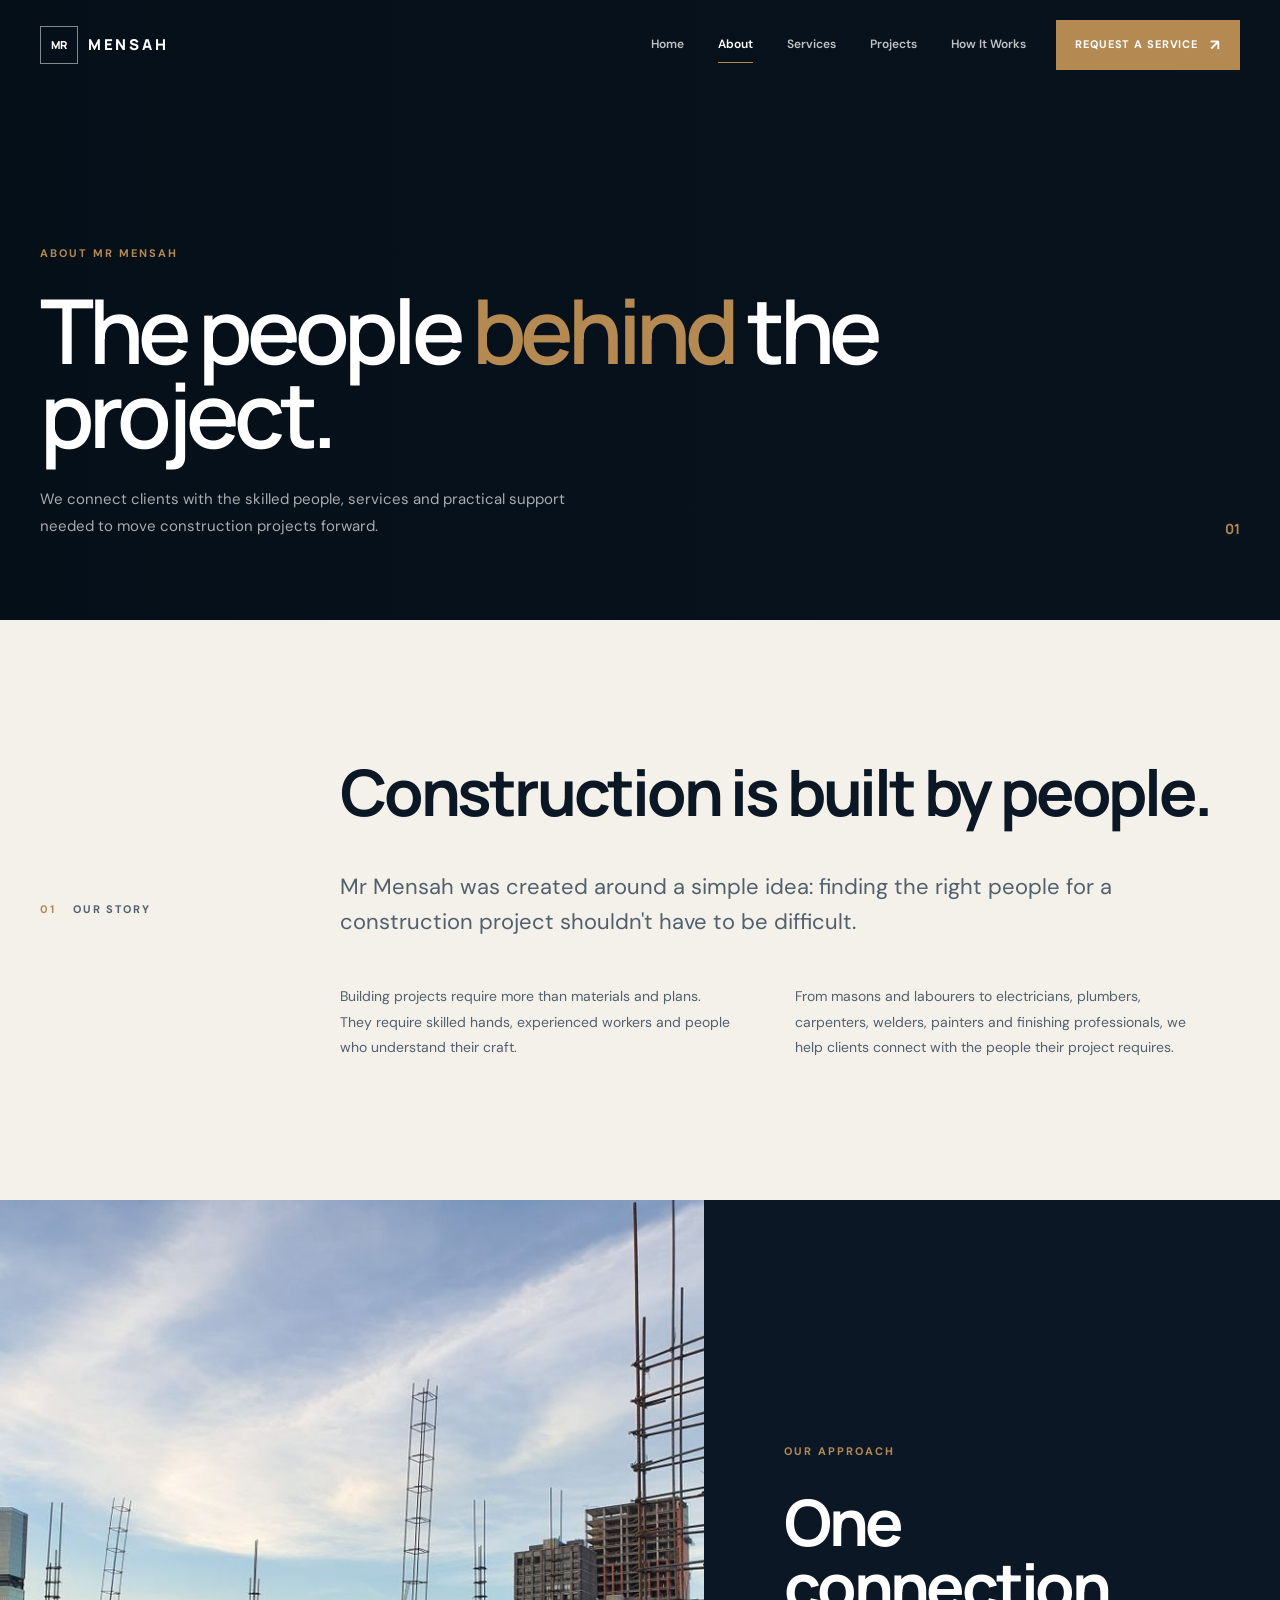
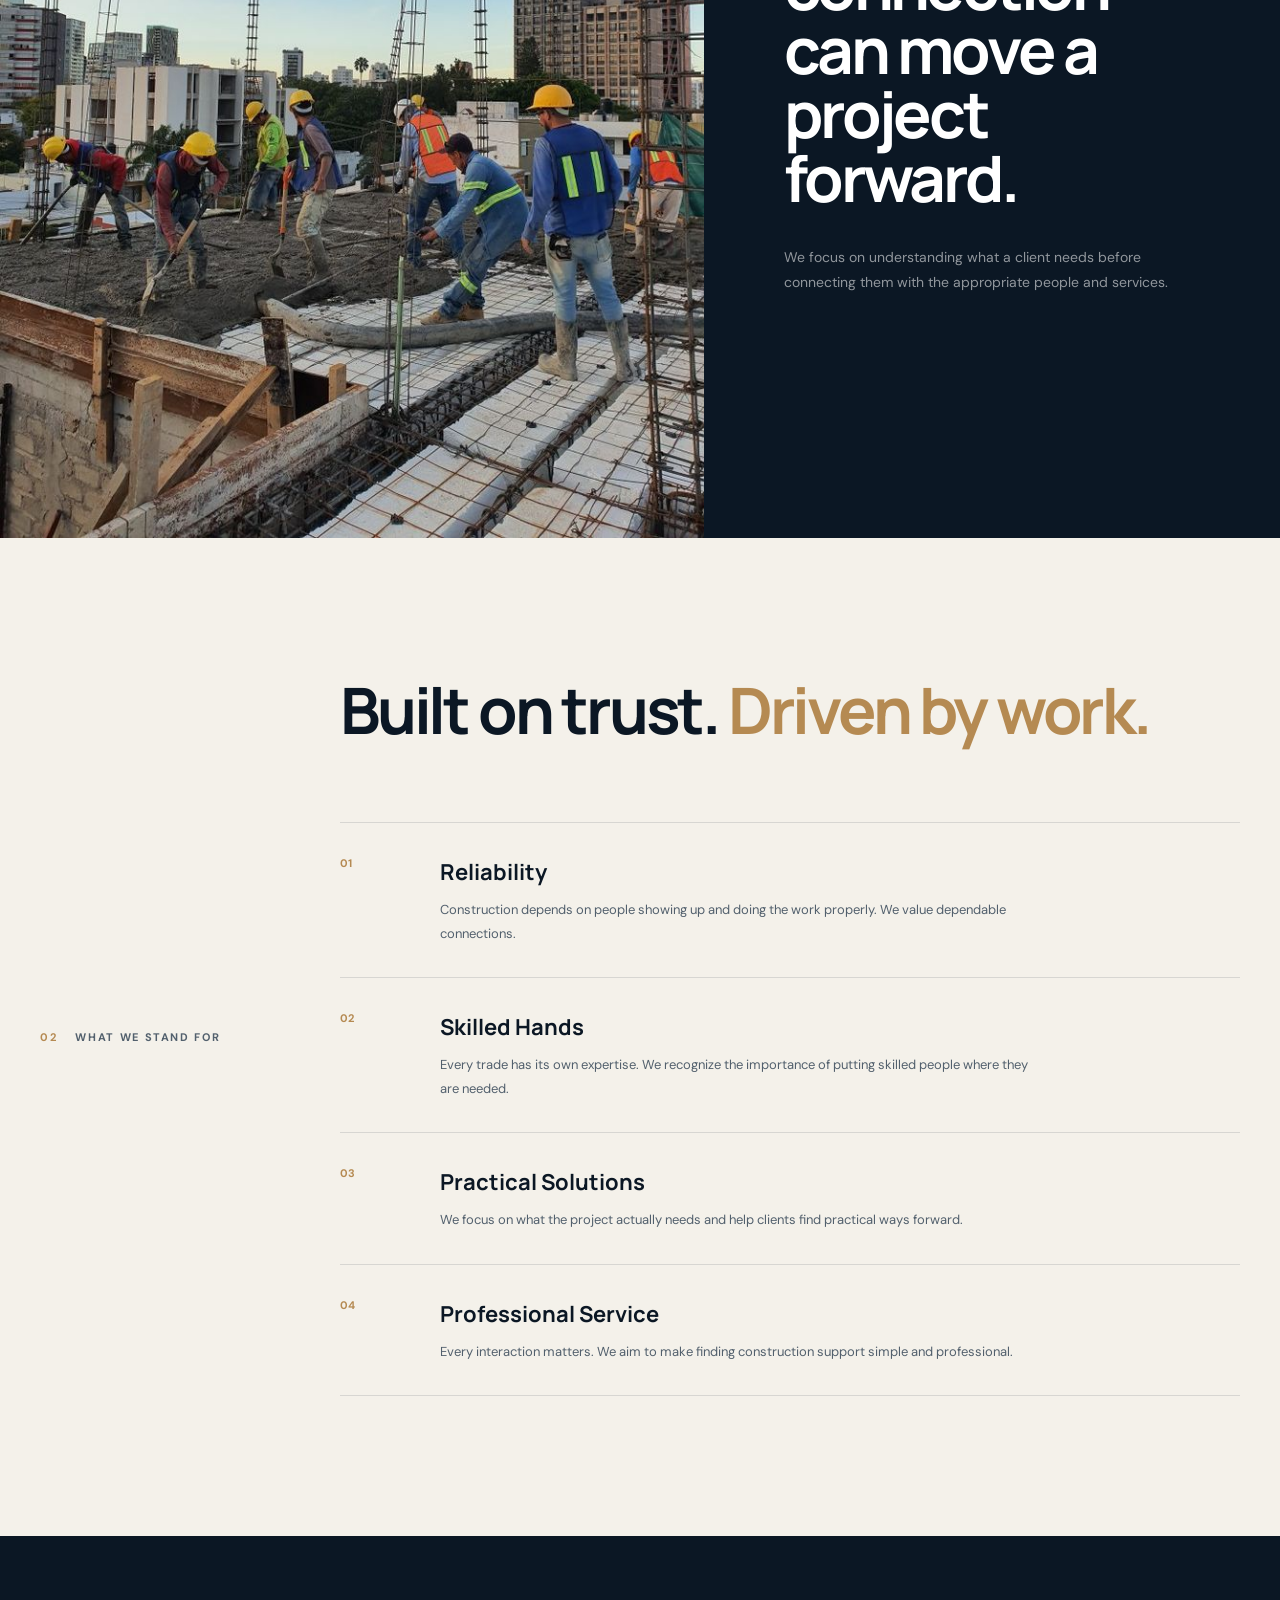
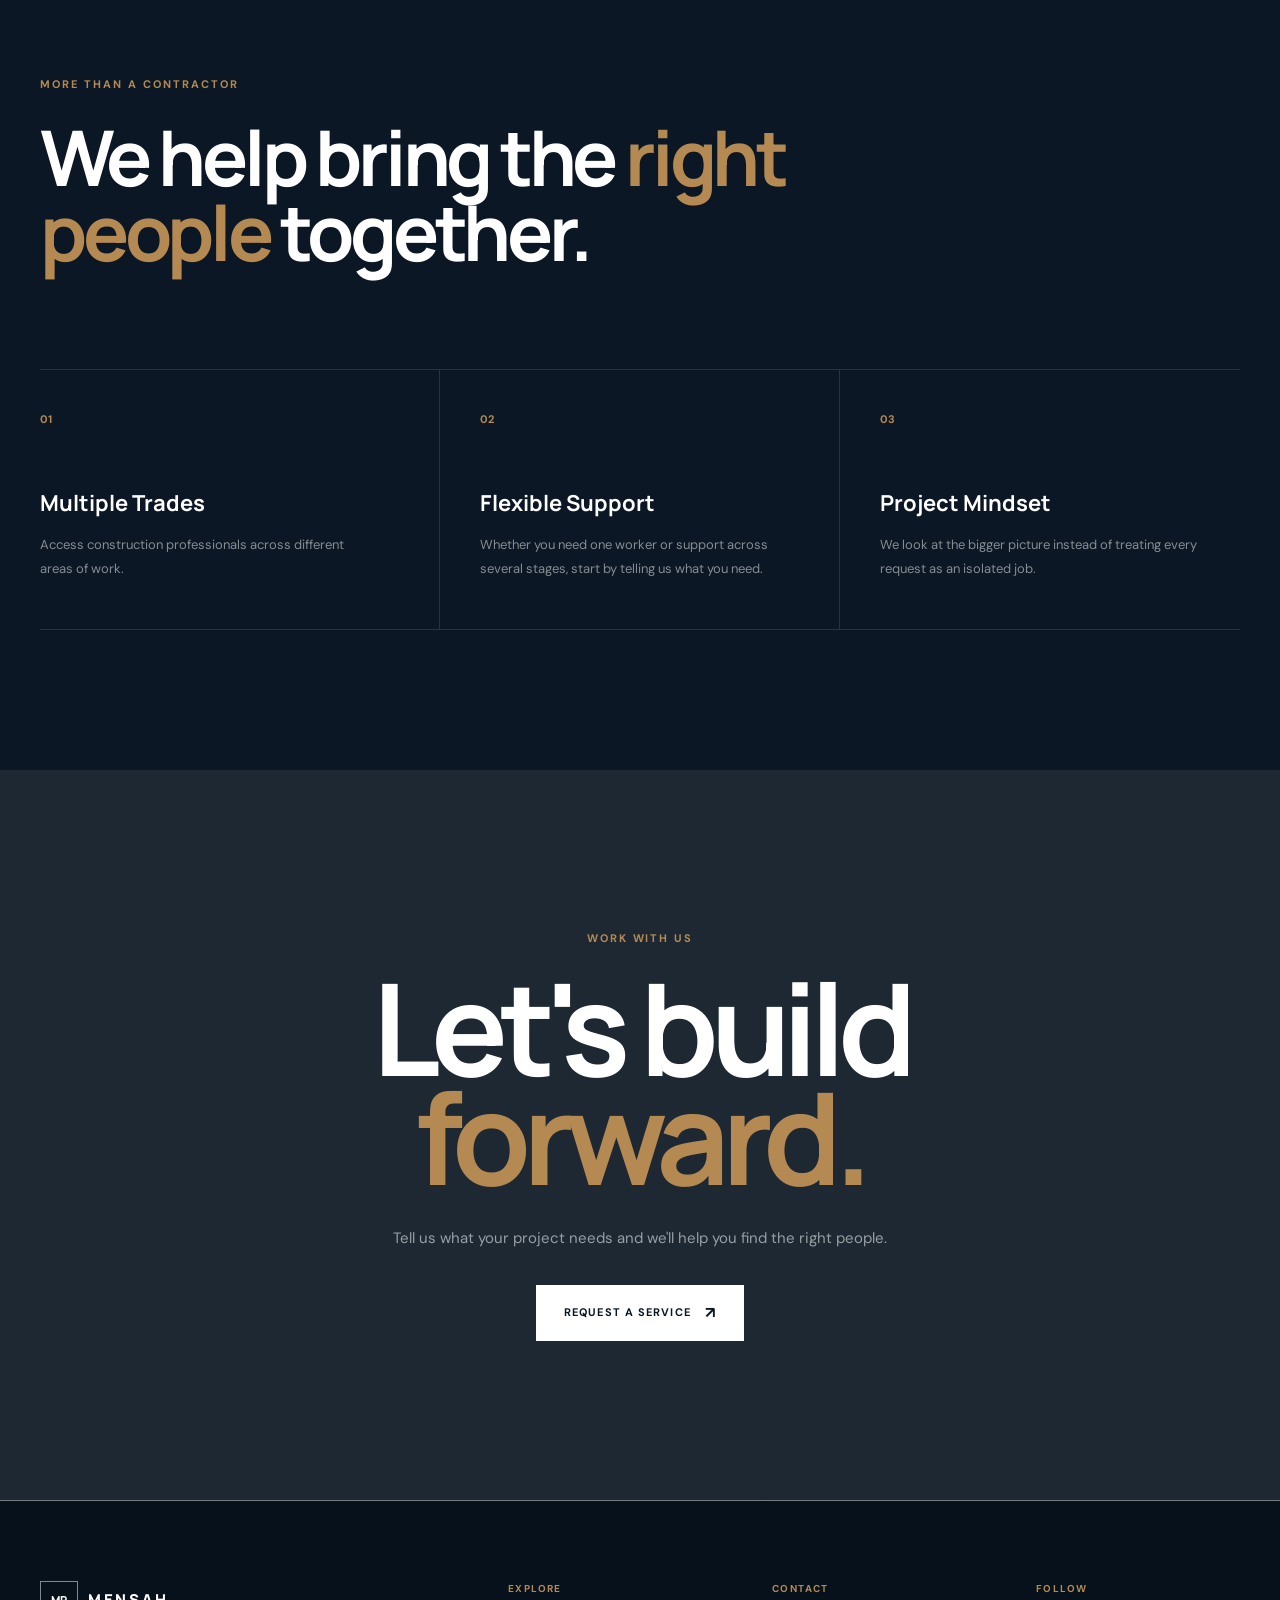
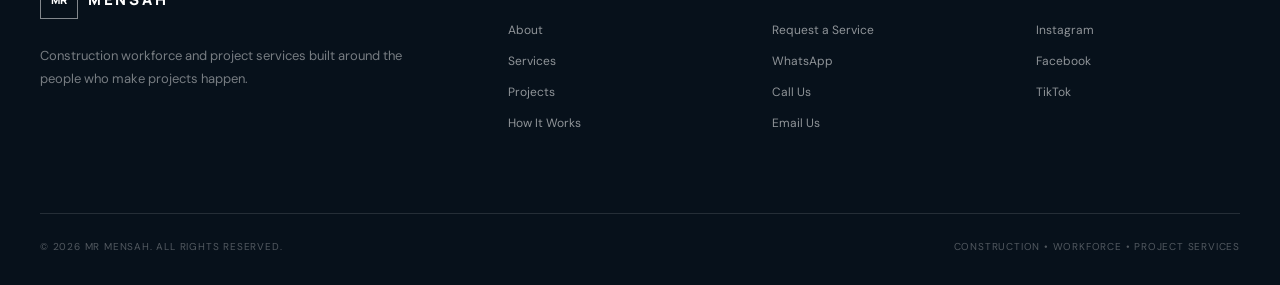
==== about.html @ 5d21f907 "COMMIT INITIAL COMMIT" ====
<!DOCTYPE html>
<html lang="en">

<head>

    <meta charset="UTF-8">

    <meta
        name="viewport"
        content="width=device-width, initial-scale=1.0"
    >

    <meta
        name="description"
        content="Learn about Mr Mensah, a construction workforce and project services company connecting clients with skilled professionals."
    >

    <title>About | Mr Mensah</title>

    <link rel="preconnect" href="https://fonts.googleapis.com">
    <link rel="preconnect" href="https://fonts.gstatic.com" crossorigin>

    <link
        href="https://fonts.googleapis.com/css2?family=DM+Sans:wght@400;500;600;700&family=Manrope:wght@400;500;600;700;800&display=swap"
        rel="stylesheet"
    >

    <link rel="stylesheet" href="style.css">

</head>


<body>


    <!-- =====================================================
         HEADER
    ====================================================== -->

    <header class="site-header" id="siteHeader">

        <div class="container header-container">

            <a href="index.html" class="logo">

                <span class="logo-main">
                    MR
                </span>

                <span class="logo-name">
                    MENSAH
                </span>

            </a>


            <nav class="desktop-nav">

                <a href="index.html" class="nav-link">
                    Home
                </a>

                <a href="about.html" class="nav-link active">
                    About
                </a>

                <a href="services.html" class="nav-link">
                    Services
                </a>

                <a href="projects.html" class="nav-link">
                    Projects
                </a>

                <a href="how-it-works.html" class="nav-link">
                    How It Works
                </a>

            </nav>


            <a
                href="contact.html"
                class="header-cta"
            >
                Request a Service
                <span>↗</span>
            </a>


            <button
                class="menu-toggle"
                id="menuToggle"
                aria-label="Open navigation menu"
                aria-expanded="false"
            >

                <span></span>
                <span></span>

            </button>

        </div>


        <!-- MOBILE NAV -->

        <div class="mobile-nav" id="mobileNav">

            <div class="mobile-nav-inner">

                <a href="index.html">
                    Home
                </a>

                <a href="about.html">
                    About
                </a>

                <a href="services.html">
                    Services
                </a>

                <a href="projects.html">
                    Projects
                </a>

                <a href="how-it-works.html">
                    How It Works
                </a>

                <a
                    href="contact.html"
                    class="mobile-nav-cta"
                >
                    Request a Service
                    <span>↗</span>
                </a>

            </div>

        </div>

    </header>



    <!-- =====================================================
         PAGE HERO
    ====================================================== -->

    <main>

        <section class="inner-hero">

            <div class="inner-hero-background"></div>

            <div class="inner-hero-overlay"></div>


            <div class="container inner-hero-container">

                <div class="inner-hero-content">

                    <p class="eyebrow">
                        About Mr Mensah
                    </p>


                    <h1>
                        The people
                        <span>behind</span>
                        the project.
                    </h1>


                    <p>
                        We connect clients with the skilled people,
                        services and practical support needed to
                        move construction projects forward.
                    </p>

                </div>


                <div class="inner-hero-number">
                    01
                </div>

            </div>

        </section>



        <!-- =====================================================
             INTRO
        ====================================================== -->

        <section class="section about-intro">

            <div class="container">

                <div class="section-grid">

                    <div class="section-label">

                        <span class="section-number">
                            01
                        </span>

                        <span>
                            Our Story
                        </span>

                    </div>


                    <div class="about-intro-content">

                        <h2>
                            Construction is built
                            by people.
                        </h2>


                        <p class="large-copy">

                            Mr Mensah was created around a simple
                            idea: finding the right people for a
                            construction project shouldn't have to
                            be difficult.

                        </p>


                        <div class="about-copy-grid">

                            <p>
                                Building projects require more than
                                materials and plans. They require
                                skilled hands, experienced workers
                                and people who understand their craft.
                            </p>


                            <p>
                                From masons and labourers to
                                electricians, plumbers, carpenters,
                                welders, painters and finishing
                                professionals, we help clients
                                connect with the people their project
                                requires.
                            </p>

                        </div>

                    </div>

                </div>

            </div>

        </section>



        <!-- =====================================================
             IMAGE / STATEMENT
        ====================================================== -->

        <section class="about-statement">

            <div class="about-statement-image">

                <img
                    src="img/construction.jpg"
                    alt="Construction workers on site"
                >

            </div>


            <div class="about-statement-content">

                <p class="eyebrow">
                    Our Approach
                </p>


                <h2>
                    One connection can
                    move a project forward.
                </h2>


                <p>
                    We focus on understanding what a client needs
                    before connecting them with the appropriate
                    people and services.
                </p>

            </div>

        </section>



        <!-- =====================================================
             VALUES
        ====================================================== -->

        <section class="section about-values">

            <div class="container">

                <div class="section-grid">

                    <div class="section-label">

                        <span class="section-number">
                            02
                        </span>

                        <span>
                            What We Stand For
                        </span>

                    </div>


                    <div>

                        <h2 class="about-section-title">
                            Built on trust.
                            <span>Driven by work.</span>
                        </h2>


                        <div class="values-list">


                            <div class="value-item">

                                <span class="value-number">
                                    01
                                </span>


                                <div>

                                    <h3>
                                        Reliability
                                    </h3>

                                    <p>
                                        Construction depends on
                                        people showing up and doing
                                        the work properly. We value
                                        dependable connections.
                                    </p>

                                </div>

                            </div>


                            <div class="value-item">

                                <span class="value-number">
                                    02
                                </span>


                                <div>

                                    <h3>
                                        Skilled Hands
                                    </h3>

                                    <p>
                                        Every trade has its own
                                        expertise. We recognize the
                                        importance of putting skilled
                                        people where they are needed.
                                    </p>

                                </div>

                            </div>


                            <div class="value-item">

                                <span class="value-number">
                                    03
                                </span>


                                <div>

                                    <h3>
                                        Practical Solutions
                                    </h3>

                                    <p>
                                        We focus on what the project
                                        actually needs and help clients
                                        find practical ways forward.
                                    </p>

                                </div>

                            </div>


                            <div class="value-item">

                                <span class="value-number">
                                    04
                                </span>


                                <div>

                                    <h3>
                                        Professional Service
                                    </h3>

                                    <p>
                                        Every interaction matters.
                                        We aim to make finding
                                        construction support simple
                                        and professional.
                                    </p>

                                </div>

                            </div>


                        </div>

                    </div>

                </div>

            </div>

        </section>



        <!-- =====================================================
             WHAT MAKES US DIFFERENT
        ====================================================== -->

        <section class="about-difference section-dark">

            <div class="container">

                <div class="difference-heading">

                    <p class="eyebrow">
                        More Than A Contractor
                    </p>


                    <h2>
                        We help bring the
                        <span>right people</span>
                        together.
                    </h2>

                </div>


                <div class="difference-grid">


                    <div class="difference-item">

                        <span>
                            01
                        </span>

                        <h3>
                            Multiple Trades
                        </h3>

                        <p>
                            Access construction professionals
                            across different areas of work.
                        </p>

                    </div>


                    <div class="difference-item">

                        <span>
                            02
                        </span>

                        <h3>
                            Flexible Support
                        </h3>

                        <p>
                            Whether you need one worker or support
                            across several stages, start by telling
                            us what you need.
                        </p>

                    </div>


                    <div class="difference-item">

                        <span>
                            03
                        </span>

                        <h3>
                            Project Mindset
                        </h3>

                        <p>
                            We look at the bigger picture instead of
                            treating every request as an isolated job.
                        </p>

                    </div>


                </div>

            </div>

        </section>



        <!-- =====================================================
             CTA
        ====================================================== -->

        <section class="final-cta">

            <div class="container">

                <div class="final-cta-content">

                    <p class="eyebrow">
                        Work With Us
                    </p>


                    <h2>
                        Let's build
                        <span>forward.</span>
                    </h2>


                    <p>
                        Tell us what your project needs and
                        we'll help you find the right people.
                    </p>


                    <a
                        href="contact.html"
                        class="btn btn-light"
                    >
                        Request A Service
                        <span>↗</span>
                    </a>

                </div>

            </div>

        </section>

    </main>



    <!-- =====================================================
         FOOTER
    ====================================================== -->

    <footer class="site-footer">

        <div class="container">

            <div class="footer-main">

                <div class="footer-brand">

                    <a
                        href="index.html"
                        class="logo footer-logo"
                    >

                        <span class="logo-main">
                            MR
                        </span>

                        <span class="logo-name">
                            MENSAH
                        </span>

                    </a>


                    <p>
                        Construction workforce and project
                        services built around the people who
                        make projects happen.
                    </p>

                </div>


                <div class="footer-column">

                    <h4>
                        Explore
                    </h4>

                    <a href="about.html">
                        About
                    </a>

                    <a href="services.html">
                        Services
                    </a>

                    <a href="projects.html">
                        Projects
                    </a>

                    <a href="how-it-works.html">
                        How It Works
                    </a>

                </div>


                <div class="footer-column">

                    <h4>
                        Contact
                    </h4>

                    <a href="contact.html">
                        Request a Service
                    </a>

                    <a href="https:wa.me//233243970739">
                        WhatsApp
                    </a>

                    <a href="0243970739">
                        Call Us
                    </a>

                    <a href="#">
                        Email Us
                    </a>

                </div>


                <div class="footer-column">

                    <h4>
                        Follow
                    </h4>

                    <a href="#">
                        Instagram
                    </a>

                    <a href="#">
                        Facebook
                    </a>

                    <a href="#">
                        TikTok
                    </a>

                </div>

            </div>


            <div class="footer-bottom">

                <p>
                    © 2026 Mr Mensah. All Rights Reserved.
                </p>

                <p>
                    Construction • Workforce • Project Services
                </p>

            </div>

        </div>

    </footer>



    <script src="main.js"></script>

</body>

</html>
---- style.css ----
/* =========================================================
   MR MENSAH
   CONSTRUCTION & PROJECT SERVICES
   MAIN STYLESHEET
========================================================= */


/* =========================================================
   ROOT VARIABLES
========================================================= */

:root {

    --navy: #0B1724;
    --navy-soft: #101F2E;

    --ivory: #F4F1EA;
    --white: #FFFFFF;

    --bronze: #B58A52;

    --slate: #52606D;
    --slate-light: #87929C;

    --border-dark: rgba(255, 255, 255, 0.12);
    --border-light: rgba(11, 23, 36, 0.12);

    --container: 1280px;

    --transition: 0.35s ease;
}


/* =========================================================
   RESET
========================================================= */

* {
    margin: 0;
    padding: 0;
    box-sizing: border-box;
}


html {
    scroll-behavior: smooth;
}


body {
    font-family: "DM Sans", sans-serif;
    color: var(--navy);
    background: var(--ivory);
    line-height: 1.6;
    overflow-x: hidden;
}


img {
    width: 100%;
    display: block;
}


a {
    color: inherit;
    text-decoration: none;
}


button,
input,
textarea,
select {
    font: inherit;
}


button {
    border: none;
    background: none;
    cursor: pointer;
}


/* =========================================================
   GLOBAL
========================================================= */

.container {
    width: min(
        calc(100% - 80px),
        var(--container)
    );

    margin: 0 auto;
}


.section {
    padding: 140px 0;
}


.section-light {
    background: var(--white);
}


.section-cream {
    background: var(--ivory);
}


.section-dark {
    background: var(--navy);
    color: var(--white);
}


.eyebrow {
    font-size: 11px;
    font-weight: 700;
    letter-spacing: 0.18em;
    text-transform: uppercase;
}


.section-label {
    display: flex;
    align-items: center;
    gap: 18px;

    color: var(--slate);

    font-size: 11px;
    font-weight: 700;
    letter-spacing: 0.15em;
    text-transform: uppercase;
}


.section-label-light {
    color: rgba(255, 255, 255, 0.55);
}


.section-number {
    color: var(--bronze);
}


.text-link {
    display: inline-flex;
    align-items: center;
    gap: 12px;

    margin-top: 35px;

    font-size: 13px;
    font-weight: 700;
    text-transform: uppercase;
    letter-spacing: 0.08em;

    border-bottom: 1px solid currentColor;
    padding-bottom: 8px;

    transition: var(--transition);
}


.text-link span {
    transition: transform var(--transition);
}


.text-link:hover {
    color: var(--bronze);
}


.text-link:hover span {
    transform: translateX(5px);
}


/* =========================================================
   HEADER
========================================================= */

.site-header {
    position: fixed;
    top: 0;
    left: 0;

    width: 100%;

    z-index: 1000;

    color: var(--white);

    transition:
        background var(--transition),
        padding var(--transition),
        box-shadow var(--transition);
}


.site-header.scrolled {
    background: rgba(11, 23, 36, 0.96);

    backdrop-filter: blur(14px);

    box-shadow:
        0 10px 40px rgba(0, 0, 0, 0.15);
}


.header-container {
    height: 90px;

    display: flex;
    align-items: center;
    justify-content: space-between;

    gap: 30px;
}


/* =========================================================
   LOGO
========================================================= */

.logo {
    display: flex;
    align-items: center;
    gap: 10px;

    flex-shrink: 0;
}


.logo-main {
    display: grid;
    place-items: center;

    width: 38px;
    height: 38px;

    border: 1px solid rgba(255, 255, 255, 0.5);

    font-family: "Manrope", sans-serif;
    font-size: 11px;
    font-weight: 800;
    letter-spacing: 0.04em;
}


.logo-name {
    font-family: "Manrope", sans-serif;
    font-size: 15px;
    font-weight: 800;
    letter-spacing: 0.18em;
}


/* =========================================================
   DESKTOP NAV
========================================================= */

.desktop-nav {
    display: flex;
    align-items: center;
    gap: 34px;

    margin-left: auto;
}


.nav-link {
    position: relative;

    font-size: 12px;
    font-weight: 600;

    color: rgba(255, 255, 255, 0.75);

    transition: var(--transition);
}


.nav-link::after {
    content: "";

    position: absolute;

    left: 0;
    bottom: -8px;

    width: 0;
    height: 1px;

    background: var(--bronze);

    transition: width var(--transition);
}


.nav-link:hover,
.nav-link.active {
    color: var(--white);
}


.nav-link:hover::after,
.nav-link.active::after {
    width: 100%;
}


/* =========================================================
   HEADER CTA
========================================================= */

.header-cta {
    display: inline-flex;
    align-items: center;
    gap: 12px;

    padding: 13px 19px;

    background: var(--bronze);

    color: var(--white);

    font-size: 11px;
    font-weight: 700;

    letter-spacing: 0.08em;
    text-transform: uppercase;

    transition: var(--transition);
}


.header-cta span {
    font-size: 15px;
}


.header-cta:hover {
    background: var(--white);
    color: var(--navy);
}


/* =========================================================
   MOBILE MENU BUTTON
========================================================= */

.menu-toggle {
    display: none;

    width: 42px;
    height: 42px;

    border: 1px solid rgba(255, 255, 255, 0.3);

    align-items: center;
    justify-content: center;

    flex-direction: column;

    gap: 6px;
}


.menu-toggle span {
    width: 18px;
    height: 1px;

    background: var(--white);

    transition: var(--transition);
}


.menu-toggle.active span:first-child {
    transform: rotate(45deg) translate(2px, 3px);
}


.menu-toggle.active span:last-child {
    transform: rotate(-45deg) translate(2px, -3px);
}


/* =========================================================
   MOBILE NAV
========================================================= */

.mobile-nav {
    display: none;
}


/* =========================================================
   HERO
========================================================= */

.hero {
    position: relative;

    min-height: 100svh;

    display: flex;
    align-items: center;

    color: var(--white);

    overflow: hidden;
}


.hero-background {
    position: absolute;
    inset: 0;

    background-image:
        url("../images/hero/hero.jpg");

    background-size: cover;
    background-position: center;

    transform: scale(1.03);

    animation: heroZoom 12s ease-out forwards;
}


@keyframes heroZoom {

    from {
        transform: scale(1.08);
    }

    to {
        transform: scale(1.03);
    }

}


/* =========================================================
   HERO
========================================================= */

.hero-overlay {
    position: absolute;
    inset: 0;

    background:
        linear-gradient(
            90deg,
            rgba(5, 15, 24, 0.93) 0%,
            rgba(5, 15, 24, 0.75) 45%,
            rgba(5, 15, 24, 0.35) 100%
        );
}


/* =========================================================
   HERO CONTAINER
========================================================= */

.hero-container {
    position: relative;
    z-index: 2;

    min-height: 100svh;

    display: flex;
    flex-direction: column;
    justify-content: center;
}


/* =========================================================
   HERO CONTENT
========================================================= */

.hero-content {
    max-width: 900px;

    padding-top: 120px;
    padding-bottom: 100px;
}


/* =========================================================
   HERO EYEBROW
========================================================= */

.hero-eyebrow {
    margin-bottom: 28px;

    color: var(--bronze);
}


/* =========================================================
   HERO HEADING
========================================================= */

.hero h1 {
    max-width: 900px;

    font-family: "Manrope", sans-serif;

    font-size: clamp(
        55px,
        7vw,
        105px
    );

    font-weight: 600;

    line-height: 0.96;

    letter-spacing: -0.055em;
}


.hero h1 span {
    color: var(--bronze);
}


/* =========================================================
   HERO DESCRIPTION
========================================================= */

.hero-description {
    max-width: 580px;

    margin-top: 42px;

    color: rgba(255, 255, 255, 0.72);

    font-size: 16px;

    line-height: 1.8;
}


/* =========================================================
   HERO ACTIONS
========================================================= */

.hero-actions {
    display: flex;
    flex-wrap: wrap;

    gap: 18px;

    margin-top: 48px;
}


/* =========================================================
   BUTTONS
========================================================= */

.btn {
    display: inline-flex;

    align-items: center;
    justify-content: center;

    gap: 14px;

    min-height: 56px;

    padding: 0 28px;

    font-size: 11px;

    font-weight: 700;

    letter-spacing: 0.1em;

    text-transform: uppercase;

    transition: var(--transition);
}


.btn span {
    font-size: 16px;
}


/* =========================================================
   PRIMARY BUTTON
========================================================= */

.btn-primary {
    background: var(--bronze);

    color: var(--white);
}


.btn-primary:hover {
    background: var(--white);

    color: var(--navy);
}


/* =========================================================
   OUTLINE BUTTON
========================================================= */

.btn-outline {
    border: 1px solid rgba(255, 255, 255, 0.35);

    color: var(--white);
}


.btn-outline:hover {
    background: var(--white);

    color: var(--navy);

    border-color: var(--white);
}


/* =========================================================
   LIGHT BUTTON
========================================================= */

.btn-light {
    background: var(--white);

    color: var(--navy);
}


.btn-light:hover {
    background: var(--bronze);

    color: var(--white);
}


/* =========================================================
   HERO BOTTOM
========================================================= */

.hero-bottom {
    position: absolute;

    bottom: 45px;

    left: 0;

    width: 100%;

    display: flex;

    justify-content: space-between;

    align-items: center;

    color: rgba(255, 255, 255, 0.55);

    font-size: 10px;

    font-weight: 600;

    letter-spacing: 0.12em;

    text-transform: uppercase;
}


/* =========================================================
   HERO LOCATION
========================================================= */

.hero-location {
    display: flex;

    align-items: center;

    gap: 10px;
}


.location-dot {
    width: 7px;

    height: 7px;

    border-radius: 50%;

    background: var(--bronze);

    box-shadow:
        0 0 0 5px rgba(181, 138, 82, 0.15);
}


/* =========================================================
   HERO SERVICES
========================================================= */

.hero-services {
    display: flex;

    gap: 36px;
}


.hero-services span {
    position: relative;
}


.hero-services span:not(:last-child)::after {
    content: "•";

    position: absolute;

    right: -20px;

    color: var(--bronze);
}


/* =========================================================
   MOBILE HERO
========================================================= */

@media (max-width: 768px) {

    .hero-container {
        min-height: 100svh;
    }


    .hero-content {
        padding-top: 100px;

        padding-bottom: 130px;
    }


    .hero h1 {
        font-size: clamp(
            48px,
            14vw,
            72px
        );

        line-height: 0.98;
    }


    .hero-description {
        margin-top: 30px;

        font-size: 15px;

        line-height: 1.7;
    }


    .hero-actions {
        margin-top: 35px;

        gap: 12px;
    }


    .btn {
        min-height: 52px;

        padding: 0 22px;
    }


    .hero-bottom {
        bottom: 25px;

        align-items: flex-end;

        gap: 20px;
    }


    .hero-services {
        gap: 18px;

        flex-wrap: wrap;

        justify-content: flex-end;
    }

}


/* =========================================================
   SMALL MOBILE
========================================================= */

@media (max-width: 480px) {

    .hero-content {
        padding-top: 90px;

        padding-bottom: 150px;
    }


    .hero h1 {
        font-size: 48px;
    }


    .hero-actions {
        flex-direction: column;

        align-items: flex-start;
    }


    .btn {
        width: 100%;
    }


    .hero-bottom {
        flex-direction: column;

        align-items: flex-start;

        bottom: 20px;
    }


    .hero-services {
        justify-content: flex-start;
    }

}


/* =========================================================
   INTRODUCTION
========================================================= */

.intro {
    background: var(--ivory);
}


.section-grid {
    display: grid;

    grid-template-columns:
        220px
        minmax(0, 1fr);

    gap: 80px;
}


.intro-content {
    max-width: 950px;
}


.intro-content h2 {
    max-width: 900px;

    font-family: "Manrope", sans-serif;

    font-size: clamp(
        42px,
        5vw,
        72px
    );

    line-height: 1.05;

    letter-spacing: -0.045em;

    font-weight: 600;
}


.intro-bottom {
    display: grid;

    grid-template-columns:
        1fr
        1fr;

    gap: 70px;

    max-width: 800px;

    margin-top: 55px;

    color: var(--slate);

    font-size: 15px;

    line-height: 1.8;
}


/* =========================================================
   SERVICES
========================================================= */

.services {
    padding: 140px 0 80px;

    background:
        linear-gradient(
            135deg,
            var(--navy),
            var(--navy-soft)
        );
}


.services-heading {
    display: grid;

    grid-template-columns:
        220px
        1fr;

    gap: 80px;
}


.services-heading h2 {
    max-width: 900px;

    font-family: "Manrope", sans-serif;

    font-size: clamp(
        45px,
        5.5vw,
        78px
    );

    line-height: 0.98;

    letter-spacing: -0.05em;

    font-weight: 600;
}


.services-heading h2 span {
    display: block;

    color: var(--bronze);
}


.services-grid {
    display: grid;

    grid-template-columns:
        repeat(2, 1fr);

    margin-top: 100px;

    border-top: 1px solid var(--border-dark);
}


.service-card {
    position: relative;

    min-height: 220px;

    padding: 35px 35px 35px 0;

    display: grid;

    grid-template-columns:
        60px
        1fr
        auto;

    gap: 25px;

    align-items: start;

    border-bottom: 1px solid var(--border-dark);

    transition: var(--transition);
}


.service-card:nth-child(odd) {
    border-right: 1px solid var(--border-dark);

    padding-right: 40px;
}


.service-card:nth-child(even) {
    padding-left: 40px;
}


.service-card:hover {
    background: rgba(255, 255, 255, 0.035);
}


.service-number {
    color: var(--bronze);

    font-size: 11px;
    font-weight: 700;
}


.service-card h3 {
    font-family: "Manrope", sans-serif;

    font-size: 25px;

    font-weight: 600;

    letter-spacing: -0.025em;
}


.service-card p {
    max-width: 360px;

    margin-top: 12px;

    color: rgba(255, 255, 255, 0.52);

    font-size: 13px;

    line-height: 1.7;
}


.service-arrow {
    color: rgba(255, 255, 255, 0.4);

    font-size: 20px;

    transition: var(--transition);
}


.service-card:hover .service-arrow {
    color: var(--bronze);

    transform: translate(5px, -5px);
}


.services-footer {
    display: flex;
    justify-content: space-between;

    padding-top: 30px;

    color: rgba(255, 255, 255, 0.45);

    font-size: 13px;
}


.services-footer a {
    color: var(--bronze);

    font-weight: 600;
}


.services-footer a:hover {
    text-decoration: underline;
}


/* =========================================================
   WORKFORCE STATEMENT
========================================================= */

.statement {
    background: var(--white);
}


.statement-wrapper {
    display: grid;

    grid-template-columns:
        1.1fr
        0.9fr;

    min-height: 700px;
}


.statement-image {
    overflow: hidden;
}


.statement-image img {
    width: 100%;
    height: 100%;

    object-fit: cover;

    transition:
        transform 0.8s ease;
}


.statement-wrapper:hover .statement-image img {
    transform: scale(1.03);
}


.statement-content {
    display: flex;
    flex-direction: column;
    justify-content: center;

    padding: 80px;

    background: var(--navy);

    color: var(--white);
}


.statement-content .eyebrow {
    color: var(--bronze);

    margin-bottom: 30px;
}


.statement-content h2 {
    font-family: "Manrope", sans-serif;

    font-size: clamp(
        45px,
        5vw,
        72px
    );

    line-height: 0.98;

    letter-spacing: -0.05em;
}


.statement-content h2 span {
    color: var(--bronze);
}


.statement-content > p:not(.eyebrow) {
    max-width: 440px;

    margin-top: 35px;

    color: rgba(255, 255, 255, 0.58);

    font-size: 14px;

    line-height: 1.8;
}


.statement-content .text-link {
    align-self: flex-start;

    color: var(--white);
}


/* =========================================================
   HOW IT WORKS
========================================================= */

.how-it-works {
    padding: 140px 0;

    background: var(--white);
}


.how-heading {
    display: grid;

    grid-template-columns:
        220px
        1fr;

    gap: 80px;
}


.how-heading h2 {
    font-family: "Manrope", sans-serif;

    font-size: clamp(
        45px,
        5vw,
        70px
    );

    line-height: 1;

    letter-spacing: -0.05em;
}


.how-heading h2 span {
    color: var(--bronze);
}


.process-grid {
    display: grid;

    grid-template-columns:
        1fr
        35px
        1fr
        35px
        1fr
        35px
        1fr;

    align-items: center;

    margin-top: 100px;
}


.process-item {
    min-height: 220px;

    padding: 30px;

    border: 1px solid var(--border-light);

    transition: var(--transition);
}


.process-item:hover {
    border-color: var(--bronze);

    transform: translateY(-5px);
}


.process-number {
    color: var(--bronze);

    font-size: 12px;
    font-weight: 700;
}


.process-item h3 {
    margin-top: 45px;

    font-family: "Manrope", sans-serif;

    font-size: 21px;
}


.process-item p {
    margin-top: 12px;

    color: var(--slate);

    font-size: 13px;

    line-height: 1.7;
}


.process-line {
    height: 1px;

    background: var(--border-light);
}


/* =========================================================
   PROJECTS
========================================================= */

.projects {
    background: var(--ivory);
}


.projects-heading {
    display: grid;

    grid-template-columns:
        220px
        1fr;

    gap: 80px;
}


.projects-heading h2 {
    max-width: 750px;

    font-family: "Manrope", sans-serif;

    font-size: clamp(
        45px,
        5vw,
        70px
    );

    line-height: 1;

    letter-spacing: -0.05em;
}


.projects-heading h2 span {
    color: var(--bronze);
}


.projects-grid {
    display: grid;

    grid-template-columns:
        1.35fr
        0.65fr;

    gap: 30px;

    margin-top: 80px;
}


.project-large {
    grid-row: span 2;
}


.project {
    overflow: hidden;
}


.project-image {
    position: relative;

    overflow: hidden;

    background: var(--navy);
}


.project-large .project-image {
    height: 700px;
}


.project-small .project-image {
    height: 335px;
}


.project-image img {
    width: 100%;
    height: 100%;

    object-fit: cover;

    transition:
        transform 0.8s ease;
}


.project:hover .project-image img {
    transform: scale(1.04);
}


.project-view {
    position: absolute;

    right: 20px;
    bottom: 20px;

    padding: 10px 14px;

    background: var(--white);

    color: var(--navy);

    font-size: 10px;
    font-weight: 700;

    text-transform: uppercase;
    letter-spacing: 0.08em;

    opacity: 0;

    transform: translateY(10px);

    transition: var(--transition);
}


.project:hover .project-view {
    opacity: 1;

    transform: translateY(0);
}


.project-info {
    display: flex;
    justify-content: space-between;
    gap: 20px;

    padding: 20px 0 0;
}


.project-info h3 {
    margin-top: 5px;

    font-family: "Manrope", sans-serif;

    font-size: 20px;
}


.project-info > span {
    color: var(--slate);

    font-size: 11px;
}


.project-category {
    color: var(--bronze);

    font-size: 10px;
    font-weight: 700;

    text-transform: uppercase;
    letter-spacing: 0.1em;
}


/* =========================================================
   WHY US
========================================================= */

.why-us {
    padding: 140px 0;
}


.why-grid {
    align-items: start;
}


.why-grid h2 {
    max-width: 850px;

    font-family: "Manrope", sans-serif;

    font-size: clamp(
        45px,
        5vw,
        70px
    );

    line-height: 1;

    letter-spacing: -0.05em;
}


.why-grid h2 span {
    color: var(--bronze);
}


.why-list {
    margin-top: 80px;

    border-top: 1px solid var(--border-light);
}


.why-item {
    display: grid;

    grid-template-columns:
        70px
        1fr;

    gap: 30px;

    padding: 28px 0;

    border-bottom: 1px solid var(--border-light);
}


.why-item > span {
    color: var(--bronze);

    font-size: 11px;
    font-weight: 700;
}


.why-item h3 {
    font-family: "Manrope", sans-serif;

    font-size: 20px;
}


.why-item p {
    max-width: 550px;

    margin-top: 7px;

    color: var(--slate);

    font-size: 13px;

    line-height: 1.7;
}


/* =========================================================
   FINAL CTA
========================================================= */

.final-cta {
    position: relative;

    padding: 160px 0;

    background:
        linear-gradient(
            rgba(11, 23, 36, 0.92),
            rgba(11, 23, 36, 0.92)
        ),
        url("../images/hero/cta.jpg");

    background-size: cover;
    background-position: center;

    color: var(--white);

    text-align: center;
}


.final-cta-content {
    max-width: 850px;

    margin: 0 auto;
}


.final-cta .eyebrow {
    color: var(--bronze);

    margin-bottom: 25px;
}


.final-cta h2 {
    font-family: "Manrope", sans-serif;

    font-size: clamp(
        70px,
        10vw,
        140px
    );

    line-height: 0.85;

    letter-spacing: -0.065em;
}


.final-cta h2 span {
    color: var(--bronze);
}


.final-cta-content > p:not(.eyebrow) {
    max-width: 500px;

    margin: 35px auto;

    color: rgba(255, 255, 255, 0.55);

    font-size: 15px;
}


/* =========================================================
   FOOTER
========================================================= */

.site-footer {
    padding: 80px 0 30px;

    background: #07111B;

    color: var(--white);
}


.footer-main {
    display: grid;

    grid-template-columns:
        2fr
        1fr
        1fr
        1fr;

    gap: 60px;

    padding-bottom: 80px;

    border-bottom: 1px solid var(--border-dark);
}


.footer-brand {
    max-width: 380px;
}


.footer-logo {
    margin-bottom: 25px;
}


.footer-brand p {
    color: rgba(255, 255, 255, 0.45);

    font-size: 13px;

    line-height: 1.8;
}


.footer-column {
    display: flex;
    flex-direction: column;

    align-items: flex-start;

    gap: 12px;
}


.footer-column h4 {
    margin-bottom: 12px;

    color: var(--bronze);

    font-size: 10px;
    font-weight: 700;

    text-transform: uppercase;
    letter-spacing: 0.14em;
}


.footer-column a {
    color: rgba(255, 255, 255, 0.55);

    font-size: 12px;

    transition: var(--transition);
}


.footer-column a:hover {
    color: var(--white);

    transform: translateX(4px);
}


.footer-bottom {
    display: flex;

    justify-content: space-between;

    padding-top: 25px;

    color: rgba(255, 255, 255, 0.3);

    font-size: 10px;

    text-transform: uppercase;
    letter-spacing: 0.08em;
}


/* =========================================================
   SCROLL REVEAL
========================================================= */

.reveal {
    opacity: 0;

    transform: translateY(30px);

    transition:
        opacity 0.8s ease,
        transform 0.8s ease;
}


.reveal.visible {
    opacity: 1;

    transform: translateY(0);
}


/* =========================================================
   TABLET
========================================================= */

@media (max-width: 1000px) {

    .container {
        width: min(
            calc(100% - 50px),
            var(--container)
        );
    }


    .desktop-nav,
    .header-cta {
        display: none;
    }


    .menu-toggle {
        display: flex;
    }


    .mobile-nav {
        display: block;

        position: absolute;

        top: 90px;
        left: 0;

        width: 100%;

        max-height: 0;

        overflow: hidden;

        background: var(--navy);

        transition:
            max-height 0.45s ease;
    }


    .mobile-nav.open {
        max-height: 600px;
    }


    .mobile-nav-inner {
        display: flex;
        flex-direction: column;

        padding: 20px 25px 30px;
    }


    .mobile-nav-inner > a {
        padding: 17px 0;

        border-bottom: 1px solid var(--border-dark);

        color: rgba(255, 255, 255, 0.75);

        font-size: 15px;
    }


    .mobile-nav-inner .mobile-nav-cta {
        margin-top: 15px;

        padding: 16px;

        background: var(--bronze);

        border: none;

        color: var(--white);

        text-align: center;

        font-weight: 700;

        text-transform: uppercase;

        letter-spacing: 0.08em;
    }


    .section-grid,
    .services-heading,
    .how-heading,
    .projects-heading {
        grid-template-columns: 1fr;

        gap: 40px;
    }


    .services-grid {
        grid-template-columns: 1fr;
    }


    .service-card:nth-child(odd) {
        border-right: none;

        padding-right: 0;
    }


    .service-card:nth-child(even) {
        padding-left: 0;
    }


    .statement-wrapper {
        grid-template-columns: 1fr;
    }


    .statement-image {
        min-height: 550px;
    }


    .process-grid {
        grid-template-columns: 1fr 1fr;

        gap: 20px;
    }


    .process-line {
        display: none;
    }


    .projects-grid {
        grid-template-columns: 1fr;
    }


    .project-large {
        grid-row: auto;
    }


    .project-large .project-image {
        height: 550px;
    }


    .project-small .project-image {
        height: 400px;
    }


    .footer-main {
        grid-template-columns:
            1fr 1fr;
    }

}


/* =========================================================
   MOBILE
========================================================= */

@media (max-width: 600px) {

    .container {
        width: calc(100% - 36px);
    }


    .section {
        padding: 90px 0;
    }


    .header-container {
        height: 76px;
    }


    .mobile-nav {
        top: 76px;
    }


    .hero-content {
        padding-top: 70px;
    }


    .hero h1 {
        font-size: clamp(
            48px,
            14vw,
            72px
        );
    }


    .hero-description {
        font-size: 14px;
    }


    .hero-actions {
        flex-direction: column;

        align-items: stretch;
    }


    .btn {
        width: 100%;
    }


    .hero-bottom {
        bottom: 22px;

        flex-direction: column;

        align-items: flex-start;

        gap: 15px;
    }


    .hero-services {
        gap: 18px;

        flex-wrap: wrap;
    }


    .hero-services span:not(:last-child)::after {
        right: -12px;
    }


    .intro-bottom {
        grid-template-columns: 1fr;

        gap: 20px;

        margin-top: 35px;
    }


    .services {
        padding: 90px 0 50px;
    }


    .services-grid {
        margin-top: 60px;
    }


    .service-card {
        min-height: 190px;

        grid-template-columns:
            35px
            1fr
            auto;

        gap: 15px;

        padding: 28px 0;
    }


    .service-card h3 {
        font-size: 20px;
    }


    .statement-image {
        min-height: 400px;
    }


    .statement-content {
        padding: 55px 30px;
    }


    .process-grid {
        grid-template-columns: 1fr;

        margin-top: 60px;
    }


    .process-item {
        min-height: auto;

        padding: 28px;
    }


    .process-item h3 {
        margin-top: 30px;
    }


    .projects-grid {
        margin-top: 55px;
    }


    .project-large .project-image,
    .project-small .project-image {
        height: 400px;
    }


    .project-view {
        opacity: 1;

        transform: none;
    }


    .project-info {
        flex-direction: column;

        gap: 5px;
    }


    .why-list {
        margin-top: 55px;
    }


    .why-item {
        grid-template-columns:
            40px
            1fr;

        gap: 15px;
    }


    .final-cta {
        padding: 110px 0;
    }


    .final-cta h2 {
        font-size: 22vw;
    }


    .footer-main {
        grid-template-columns: 1fr;

        gap: 45px;

        padding-bottom: 50px;
    }


    .footer-bottom {
        flex-direction: column;

        gap: 10px;

        line-height: 1.6;
    }

}






/* =========================================================
   ABOUT PAGE
========================================================= */

.inner-hero {
    position: relative;

    min-height: 620px;

    display: flex;
    align-items: flex-end;

    padding: 150px 0 80px;

    background: var(--navy);

    color: var(--white);

    overflow: hidden;
}


.inner-hero-background {
    position: absolute;
    inset: 0;

    background:
        url("../images/about/about-hero.jpg")
        center / cover no-repeat;
}


.inner-hero-overlay {
    position: absolute;
    inset: 0;

    background:
        linear-gradient(
            90deg,
            rgba(5, 15, 24, 0.94),
            rgba(5, 15, 24, 0.55)
        );
}


.inner-hero-container {
    position: relative;
    z-index: 2;

    display: flex;
    align-items: flex-end;
    justify-content: space-between;

    gap: 50px;
}


.inner-hero-content {
    max-width: 900px;
}


.inner-hero-content .eyebrow {
    color: var(--bronze);

    margin-bottom: 25px;
}


.inner-hero-content h1 {
    font-family: "Manrope", sans-serif;

    font-size: clamp(
        55px,
        7vw,
        100px
    );

    line-height: 0.94;

    letter-spacing: -0.06em;

    font-weight: 600;
}


.inner-hero-content h1 span {
    color: var(--bronze);
}


.inner-hero-content > p:not(.eyebrow) {
    max-width: 570px;

    margin-top: 30px;

    color: rgba(255, 255, 255, 0.65);

    font-size: 15px;

    line-height: 1.8;
}


.inner-hero-number {
    color: var(--bronze);

    font-family: "Manrope", sans-serif;

    font-size: 14px;
    font-weight: 700;
}


/* =========================================================
   ABOUT INTRO
========================================================= */

.about-intro {
    background: var(--ivory);
}


.about-intro-content {
    max-width: 950px;
}


.about-intro-content h2 {
    font-family: "Manrope", sans-serif;

    font-size: clamp(
        45px,
        5vw,
        75px
    );

    line-height: 1;

    letter-spacing: -0.05em;
}


.large-copy {
    max-width: 780px;

    margin-top: 45px;

    color: var(--slate);

    font-size: 22px;

    line-height: 1.6;
}


.about-copy-grid {
    display: grid;

    grid-template-columns: 1fr 1fr;

    gap: 60px;

    max-width: 850px;

    margin-top: 45px;

    color: var(--slate);

    font-size: 14px;

    line-height: 1.8;
}


/* =========================================================
   ABOUT STATEMENT
========================================================= */

.about-statement {
    display: grid;

    grid-template-columns:
        1.1fr
        0.9fr;

    min-height: 680px;
}


.about-statement-image {
    overflow: hidden;
}


.about-statement-image img {
    width: 100%;
    height: 100%;

    object-fit: cover;
}


.about-statement-content {
    display: flex;
    flex-direction: column;
    justify-content: center;

    padding: 80px;

    background: var(--navy);

    color: var(--white);
}


.about-statement-content .eyebrow {
    color: var(--bronze);

    margin-bottom: 30px;
}


.about-statement-content h2 {
    max-width: 650px;

    font-family: "Manrope", sans-serif;

    font-size: clamp(
        42px,
        5vw,
        68px
    );

    line-height: 1;

    letter-spacing: -0.05em;
}


.about-statement-content > p:not(.eyebrow) {
    max-width: 470px;

    margin-top: 35px;

    color: rgba(255, 255, 255, 0.55);

    font-size: 14px;

    line-height: 1.8;
}


/* =========================================================
   ABOUT VALUES
========================================================= */

.about-section-title {
    max-width: 850px;

    font-family: "Manrope", sans-serif;

    font-size: clamp(
        45px,
        5vw,
        70px
    );

    line-height: 1;

    letter-spacing: -0.05em;
}


.about-section-title span {
    color: var(--bronze);
}


.values-list {
    margin-top: 80px;

    border-top: 1px solid var(--border-light);
}


.value-item {
    display: grid;

    grid-template-columns:
        70px
        1fr;

    gap: 30px;

    padding: 32px 0;

    border-bottom: 1px solid var(--border-light);
}


.value-number {
    color: var(--bronze);

    font-size: 11px;
    font-weight: 700;
}


.value-item h3 {
    font-family: "Manrope", sans-serif;

    font-size: 22px;
}


.value-item p {
    max-width: 600px;

    margin-top: 8px;

    color: var(--slate);

    font-size: 13px;

    line-height: 1.8;
}


/* =========================================================
   DIFFERENCE
========================================================= */

.about-difference {
    padding: 140px 0;
}


.difference-heading {
    max-width: 950px;
}


.difference-heading .eyebrow {
    color: var(--bronze);

    margin-bottom: 25px;
}


.difference-heading h2 {
    font-family: "Manrope", sans-serif;

    font-size: clamp(
        48px,
        6vw,
        85px
    );

    line-height: 0.98;

    letter-spacing: -0.055em;
}


.difference-heading h2 span {
    color: var(--bronze);
}


.difference-grid {
    display: grid;

    grid-template-columns:
        repeat(3, 1fr);

    gap: 0;

    margin-top: 100px;

    border-top: 1px solid var(--border-dark);
}


.difference-item {
    min-height: 260px;

    padding: 35px 35px 35px 0;

    border-bottom: 1px solid var(--border-dark);
}


.difference-item:not(:last-child) {
    border-right: 1px solid var(--border-dark);

    padding-right: 40px;
}


.difference-item:not(:first-child) {
    padding-left: 40px;
}


.difference-item > span {
    color: var(--bronze);

    font-size: 11px;
    font-weight: 700;
}


.difference-item h3 {
    margin-top: 55px;

    font-family: "Manrope", sans-serif;

    font-size: 22px;
}


.difference-item p {
    max-width: 320px;

    margin-top: 12px;

    color: rgba(255, 255, 255, 0.5);

    font-size: 13px;

    line-height: 1.8;
}


/* =========================================================
   ABOUT MOBILE
========================================================= */

@media (max-width: 1000px) {

    .inner-hero {
        min-height: 560px;
    }


    .about-statement {
        grid-template-columns: 1fr;
    }


    .about-statement-image {
        min-height: 500px;
    }


    .difference-grid {
        grid-template-columns: 1fr;
    }


    .difference-item:not(:last-child) {
        border-right: none;
    }


    .difference-item:not(:first-child) {
        padding-left: 0;
    }

}


@media (max-width: 600px) {

    .inner-hero {
        min-height: 540px;

        padding-bottom: 60px;
    }


    .inner-hero-container {
        align-items: flex-start;

        flex-direction: column;
    }


    .inner-hero-content h1 {
        font-size: 52px;
    }


    .large-copy {
        font-size: 18px;
    }


    .about-copy-grid {
        grid-template-columns: 1fr;

        gap: 20px;
    }


    .about-statement-image {
        min-height: 400px;
    }


    .about-statement-content {
        padding: 60px 25px;
    }


    .values-list {
        margin-top: 55px;
    }


    .value-item {
        grid-template-columns:
            40px
            1fr;

        gap: 15px;
    }


    .difference-grid {
        margin-top: 60px;
    }


    .difference-item {
        min-height: auto;

        padding: 30px 0 !important;
    }

}







/* =========================================================
   SERVICES PAGE
========================================================= */


/* SERVICES HERO */

.services-hero .inner-hero-background {
    background-image:
        url("../images/services/services-hero.jpg");
}


/* SERVICES INTRO */

.services-intro {
    background: var(--ivory);
}


.services-intro-content {
    max-width: 950px;
}


.services-intro-content h2 {
    max-width: 850px;

    font-family: "Manrope", sans-serif;

    font-size: clamp(
        45px,
        5vw,
        75px
    );

    line-height: 1;

    letter-spacing: -0.05em;
}


.services-intro-content p {
    max-width: 650px;

    margin-top: 40px;

    color: var(--slate);

    font-size: 17px;

    line-height: 1.8;
}


/* CORE SERVICES */

.services-detail {
    padding: 140px 0;
}


.services-detail-heading {
    max-width: 900px;
}


.services-detail-heading .eyebrow {
    color: var(--bronze);

    margin-bottom: 25px;
}


.services-detail-heading h2 {
    font-family: "Manrope", sans-serif;

    font-size: clamp(
        50px,
        6vw,
        85px
    );

    line-height: 0.95;

    letter-spacing: -0.055em;
}


.services-detail-heading h2 span {
    color: var(--bronze);
}


.services-detail-grid {
    display: grid;

    grid-template-columns:
        repeat(2, 1fr);

    margin-top: 100px;

    border-top: 1px solid var(--border-dark);
}


.detail-service {
    position: relative;

    min-height: 360px;

    padding: 35px 40px 40px 0;

    border-bottom: 1px solid var(--border-dark);

    transition: var(--transition);
}


.detail-service:nth-child(odd) {
    border-right: 1px solid var(--border-dark);

    padding-right: 45px;
}


.detail-service:nth-child(even) {
    padding-left: 45px;
}


.detail-service:hover {
    background: rgba(255, 255, 255, 0.035);
}


.detail-service-top {
    display: flex;

    justify-content: space-between;

    color: var(--bronze);

    font-size: 10px;
    font-weight: 700;

    text-transform: uppercase;
    letter-spacing: 0.12em;
}


.detail-service h3 {
    margin-top: 80px;

    font-family: "Manrope", sans-serif;

    font-size: 32px;

    letter-spacing: -0.03em;
}


.detail-service p {
    max-width: 430px;

    margin-top: 15px;

    color: rgba(255, 255, 255, 0.5);

    font-size: 13px;

    line-height: 1.8;
}


.detail-service a {
    position: absolute;

    bottom: 35px;

    display: inline-flex;

    gap: 12px;

    color: var(--white);

    font-size: 10px;
    font-weight: 700;

    text-transform: uppercase;
    letter-spacing: 0.1em;

    transition: var(--transition);
}


.detail-service a span {
    color: var(--bronze);
}


.detail-service a:hover {
    color: var(--bronze);

    transform: translateX(5px);
}


/* FINISHING */

.finishing-section {
    background: var(--white);
}


.services-section-title {
    max-width: 850px;

    font-family: "Manrope", sans-serif;

    font-size: clamp(
        45px,
        5vw,
        70px
    );

    line-height: 1;

    letter-spacing: -0.05em;
}


.services-section-title span {
    color: var(--bronze);
}


.finishing-list {
    margin-top: 80px;

    border-top: 1px solid var(--border-light);
}


.finishing-item {
    display: grid;

    grid-template-columns:
        70px
        1fr;

    gap: 30px;

    padding: 30px 0;

    border-bottom: 1px solid var(--border-light);
}


.finishing-item > span {
    color: var(--bronze);

    font-size: 11px;
    font-weight: 700;
}


.finishing-item h3 {
    font-family: "Manrope", sans-serif;

    font-size: 22px;
}


.finishing-item p {
    max-width: 550px;

    margin-top: 7px;

    color: var(--slate);

    font-size: 13px;

    line-height: 1.7;
}


/* WORKFORCE */

.workforce-section {
    padding: 140px 0;

    background: var(--ivory);
}


.workforce-heading {
    max-width: 900px;
}


.workforce-heading .eyebrow {
    color: var(--bronze);

    margin-bottom: 25px;
}


.workforce-heading h2 {
    font-family: "Manrope", sans-serif;

    font-size: clamp(
        50px,
        6vw,
        85px
    );

    line-height: 0.95;

    letter-spacing: -0.055em;
}


.workforce-heading h2 span {
    color: var(--bronze);
}


.workforce-heading > p:last-child {
    max-width: 550px;

    margin-top: 30px;

    color: var(--slate);

    font-size: 15px;

    line-height: 1.8;
}


.workforce-grid {
    display: grid;

    grid-template-columns:
        repeat(4, 1fr);

    margin-top: 90px;

    border-top: 1px solid var(--border-light);
    border-left: 1px solid var(--border-light);
}


.workforce-card {
    min-height: 240px;

    padding: 30px;

    border-right: 1px solid var(--border-light);
    border-bottom: 1px solid var(--border-light);

    transition: var(--transition);
}


.workforce-card:hover {
    background: var(--white);

    transform: translateY(-4px);
}


.workforce-card > span {
    color: var(--bronze);

    font-size: 11px;
    font-weight: 700;
}


.workforce-card h3 {
    margin-top: 55px;

    font-family: "Manrope", sans-serif;

    font-size: 20px;
}


.workforce-card p {
    margin-top: 10px;

    color: var(--slate);

    font-size: 12px;

    line-height: 1.7;
}


/* SERVICE HELP */

.service-help {
    padding: 140px 0;
}


.service-help-content {
    max-width: 850px;
}


.service-help-content .eyebrow {
    color: var(--bronze);

    margin-bottom: 25px;
}


.service-help-content h2 {
    font-family: "Manrope", sans-serif;

    font-size: clamp(
        50px,
        6vw,
        90px
    );

    line-height: 0.95;

    letter-spacing: -0.055em;
}


.service-help-content > p:not(.eyebrow) {
    max-width: 550px;

    margin: 30px 0 40px;

    color: rgba(255, 255, 255, 0.55);

    font-size: 15px;

    line-height: 1.8;
}


/* SERVICES MOBILE */

@media (max-width: 1000px) {

    .services-detail-grid {
        grid-template-columns: 1fr;
    }


    .detail-service:nth-child(odd) {
        border-right: none;

        padding-right: 0;
    }


    .detail-service:nth-child(even) {
        padding-left: 0;
    }


    .workforce-grid {
        grid-template-columns:
            repeat(2, 1fr);
    }

}


@media (max-width: 600px) {

    .services-detail,
    .workforce-section,
    .service-help {
        padding: 90px 0;
    }


    .services-detail-grid {
        margin-top: 60px;
    }


    .detail-service {
        min-height: 320px;
    }


    .detail-service h3 {
        margin-top: 55px;

        font-size: 27px;
    }


    .finishing-list {
        margin-top: 55px;
    }


    .finishing-item {
        grid-template-columns:
            40px
            1fr;

        gap: 15px;
    }


    .workforce-grid {
        grid-template-columns: 1fr;

        margin-top: 60px;
    }


    .workforce-card {
        min-height: 200px;
    }

}






/* =========================================================
   PROJECTS PAGE
========================================================= */

.projects-hero .inner-hero-background {
    background-image:
        url("../images/projects/projects-hero.jpg");
}


/* INTRO */

.projects-intro {
    background: var(--ivory);
}


.projects-intro-content {
    max-width: 950px;
}


.projects-intro-content h2 {
    max-width: 850px;

    font-family: "Manrope", sans-serif;

    font-size: clamp(
        45px,
        5vw,
        75px
    );

    line-height: 1;

    letter-spacing: -0.05em;
}


.projects-intro-content p {
    max-width: 620px;

    margin-top: 40px;

    color: var(--slate);

    font-size: 16px;

    line-height: 1.8;
}


/* FEATURED PROJECT */

.featured-project {
    display: grid;

    grid-template-columns:
        1.25fr
        0.75fr;

    min-height: 700px;

    background: var(--navy);

    color: var(--white);
}


.featured-project-image {
    min-height: 650px;

    overflow: hidden;
}


.featured-project-image img {
    width: 100%;
    height: 100%;

    object-fit: cover;

    transition: transform 0.8s ease;
}


.featured-project:hover
.featured-project-image img {
    transform: scale(1.04);
}


.featured-project-info {
    display: flex;

    flex-direction: column;

    justify-content: center;

    padding: 80px;
}


.project-meta {
    display: flex;

    justify-content: space-between;

    gap: 20px;

    padding-bottom: 20px;

    border-bottom: 1px solid var(--border-dark);

    color: var(--bronze);

    font-size: 10px;

    font-weight: 700;

    text-transform: uppercase;

    letter-spacing: 0.1em;
}


.featured-project-info h2 {
    margin-top: 55px;

    font-family: "Manrope", sans-serif;

    font-size: clamp(
        45px,
        5vw,
        72px
    );

    line-height: 0.95;

    letter-spacing: -0.05em;
}


.featured-project-info h2 span {
    color: var(--bronze);
}


.featured-project-info > p {
    max-width: 470px;

    margin-top: 30px;

    color: rgba(255,255,255,0.55);

    font-size: 14px;

    line-height: 1.8;
}


.project-details {
    display: grid;

    grid-template-columns:
        repeat(3, 1fr);

    gap: 20px;

    margin-top: 65px;

    padding-top: 25px;

    border-top: 1px solid var(--border-dark);
}


.project-details div {
    display: flex;

    flex-direction: column;

    gap: 7px;
}


.project-details span {
    color: rgba(255,255,255,0.35);

    font-size: 9px;

    text-transform: uppercase;

    letter-spacing: 0.1em;
}


.project-details strong {
    color: var(--white);

    font-size: 11px;
}


/* GALLERY */

.projects-gallery {
    background: var(--ivory);
}


.projects-gallery-heading {
    max-width: 850px;
}


.projects-gallery-heading .eyebrow {
    color: var(--bronze);

    margin-bottom: 25px;
}


.projects-gallery-heading h2 {
    font-family: "Manrope", sans-serif;

    font-size: clamp(
        50px,
        6vw,
        85px
    );

    line-height: 0.95;

    letter-spacing: -0.055em;
}


.projects-gallery-heading h2 span {
    color: var(--bronze);
}


.projects-grid {
    display: grid;

    grid-template-columns:
        repeat(2, 1fr);

    gap: 70px 35px;

    margin-top: 100px;
}


.project-card-large {
    grid-column: span 2;
}


.project-card-wide {
    grid-column: span 2;
}


.project-image {
    position: relative;

    height: 480px;

    overflow: hidden;

    background: #ddd;
}


.project-card:not(.project-card-large):not(.project-card-wide)
.project-image {
    height: 560px;
}


.project-image img {
    width: 100%;
    height: 100%;

    object-fit: cover;

    transition: transform 0.8s ease;
}


.project-card:hover
.project-image img {
    transform: scale(1.045);
}


.project-overlay {
    position: absolute;

    inset: 0;

    display: flex;

    align-items: flex-end;

    justify-content: space-between;

    padding: 25px;

    background:
        linear-gradient(
            transparent 50%,
            rgba(0,0,0,0.65)
        );

    color: var(--white);

    opacity: 0;

    transition: var(--transition);
}


.project-card:hover .project-overlay {
    opacity: 1;
}


.project-overlay span:first-child {
    font-size: 10px;

    font-weight: 700;

    text-transform: uppercase;

    letter-spacing: 0.1em;
}


.project-overlay span:last-child {
    color: var(--bronze);

    font-size: 18px;
}


.project-card-info {
    display: flex;

    justify-content: space-between;

    align-items: flex-start;

    gap: 30px;

    padding-top: 20px;
}


.project-card-info > div {
    display: flex;

    gap: 20px;

    align-items: flex-start;
}


.project-card-info > div > span {
    color: var(--bronze);

    font-size: 10px;

    font-weight: 700;
}


.project-card-info h3 {
    font-family: "Manrope", sans-serif;

    font-size: 23px;

    letter-spacing: -0.03em;
}


.project-card-info > span {
    color: var(--slate);

    font-size: 9px;

    font-weight: 700;

    text-transform: uppercase;

    letter-spacing: 0.1em;
}


/* PROJECT PROCESS */

.project-process {
    padding: 140px 0;
}


.project-process-content {
    max-width: 850px;
}


.project-process-content h2 {
    max-width: 800px;

    font-family: "Manrope", sans-serif;

    font-size: clamp(
        48px,
        5.5vw,
        78px
    );

    line-height: 0.95;

    letter-spacing: -0.055em;
}


.project-process-content p {
    max-width: 600px;

    margin-top: 35px;

    color: rgba(255,255,255,0.55);

    font-size: 14px;

    line-height: 1.8;
}


.text-link {
    display: inline-flex;

    gap: 15px;

    margin-top: 40px;

    color: var(--white);

    font-size: 10px;

    font-weight: 700;

    text-transform: uppercase;

    letter-spacing: 0.1em;
}


.text-link span {
    color: var(--bronze);
}


@media (max-width: 1000px) {

    .featured-project {
        grid-template-columns: 1fr;
    }


    .featured-project-image {
        min-height: 550px;
    }


    .projects-grid {
        gap: 50px 25px;
    }

}


@media (max-width: 650px) {

    .featured-project-info {
        padding: 60px 25px;
    }


    .featured-project-image {
        min-height: 400px;
    }


    .project-details {
        grid-template-columns: 1fr;

        gap: 20px;
    }


    .projects-grid {
        grid-template-columns: 1fr;

        margin-top: 60px;
    }


    .project-card-large,
    .project-card-wide {
        grid-column: span 1;
    }


    .project-image,
    .project-card:not(.project-card-large):not(.project-card-wide)
    .project-image {
        height: 400px;
    }


    .project-card-info {
        flex-direction: column;

        gap: 12px;
    }

}








/* =========================================================
   HOW IT WORKS PAGE
========================================================= */

.process-hero .inner-hero-background {
    background-image:
        url("../images/process/process-hero.jpg");
}


/* INTRO */

.process-intro {
    background: var(--ivory);
}


.process-intro-content {
    max-width: 950px;
}


.process-intro-content h2 {
    max-width: 850px;

    font-family: "Manrope", sans-serif;

    font-size: clamp(
        45px,
        5vw,
        75px
    );

    line-height: 0.98;

    letter-spacing: -0.05em;
}


.process-intro-content h2 span {
    color: var(--bronze);
}


.process-intro-content p {
    max-width: 620px;

    margin-top: 40px;

    color: var(--slate);

    font-size: 16px;

    line-height: 1.8;
}


/* PROCESS STEPS */

.process-steps {
    padding: 140px 0;
}


.process-steps-heading {
    max-width: 900px;
}


.process-steps-heading .eyebrow {
    color: var(--bronze);

    margin-bottom: 25px;
}


.process-steps-heading h2 {
    font-family: "Manrope", sans-serif;

    font-size: clamp(
        50px,
        6vw,
        85px
    );

    line-height: 0.95;

    letter-spacing: -0.055em;
}


.process-steps-heading h2 span {
    color: var(--bronze);
}


/* TIMELINE */

.process-timeline {
    margin-top: 100px;

    border-top: 1px solid var(--border-dark);
}


.process-step {
    display: grid;

    grid-template-columns:
        150px
        1fr;

    gap: 60px;

    padding: 60px 0;

    border-bottom: 1px solid var(--border-dark);
}


.process-step-number {
    color: var(--bronze);

    font-family: "Manrope", sans-serif;

    font-size: 14px;

    font-weight: 700;
}


.process-step-main {
    max-width: 850px;
}


.process-step-label {
    color: rgba(255,255,255,0.35);

    font-size: 9px;

    font-weight: 700;

    letter-spacing: 0.14em;
}


.process-step-main h3 {
    margin-top: 18px;

    font-family: "Manrope", sans-serif;

    font-size: clamp(
        30px,
        3vw,
        46px
    );

    letter-spacing: -0.04em;
}


.process-step-main > p:not(.process-step-label) {
    max-width: 650px;

    margin-top: 18px;

    color: rgba(255,255,255,0.55);

    font-size: 14px;

    line-height: 1.8;
}


.process-example {
    display: grid;

    grid-template-columns:
        100px
        1fr;

    gap: 25px;

    max-width: 650px;

    margin-top: 35px;

    padding-top: 20px;

    border-top: 1px solid var(--border-dark);
}


.process-example span {
    color: var(--bronze);

    font-size: 9px;

    font-weight: 700;

    text-transform: uppercase;

    letter-spacing: 0.1em;
}


.process-example p {
    color: rgba(255,255,255,0.4);

    font-size: 12px;

    line-height: 1.7;
}


/* REQUEST TYPES */

.request-types {
    background: var(--white);
}


.request-title {
    max-width: 850px;

    font-family: "Manrope", sans-serif;

    font-size: clamp(
        45px,
        5vw,
        70px
    );

    line-height: 1;

    letter-spacing: -0.05em;
}


.request-title span {
    color: var(--bronze);
}


.request-grid {
    display: grid;

    grid-template-columns:
        repeat(2, 1fr);

    margin-top: 80px;

    border-top: 1px solid var(--border-light);

    border-left: 1px solid var(--border-light);
}


.request-item {
    min-height: 240px;

    padding: 30px;

    border-right: 1px solid var(--border-light);

    border-bottom: 1px solid var(--border-light);

    transition: var(--transition);
}


.request-item:hover {
    background: var(--ivory);

    transform: translateY(-3px);
}


.request-item > span {
    color: var(--bronze);

    font-size: 10px;

    font-weight: 700;
}


.request-item h3 {
    margin-top: 55px;

    font-family: "Manrope", sans-serif;

    font-size: 22px;
}


.request-item p {
    max-width: 400px;

    margin-top: 10px;

    color: var(--slate);

    font-size: 13px;

    line-height: 1.7;
}


/* NOTE */

.process-note {
    padding: 100px 0;

    background: #eeeae1;
}


.process-note-inner {
    display: grid;

    grid-template-columns:
        70px
        1fr;

    gap: 35px;

    max-width: 1000px;

    margin: auto;

    padding: 60px;

    background: var(--navy);

    color: var(--white);
}


.process-note-icon {
    display: flex;

    align-items: center;

    justify-content: center;

    width: 42px;
    height: 42px;

    border: 1px solid var(--bronze);

    border-radius: 50%;

    color: var(--bronze);

    font-size: 16px;

    font-weight: 700;
}


.process-note .eyebrow {
    color: var(--bronze);

    margin-bottom: 20px;
}


.process-note h2 {
    max-width: 700px;

    font-family: "Manrope", sans-serif;

    font-size: clamp(
        35px,
        4vw,
        55px
    );

    line-height: 1;

    letter-spacing: -0.04em;
}


.process-note p:last-child {
    max-width: 620px;

    margin-top: 25px;

    color: rgba(255,255,255,0.5);

    font-size: 13px;

    line-height: 1.8;
}


/* MOBILE */

@media (max-width: 700px) {

    .process-steps {
        padding: 90px 0;
    }


    .process-timeline {
        margin-top: 60px;
    }


    .process-step {
        grid-template-columns: 1fr;

        gap: 20px;

        padding: 45px 0;
    }


    .process-example {
        grid-template-columns: 1fr;

        gap: 10px;
    }


    .request-grid {
        grid-template-columns: 1fr;

        margin-top: 55px;
    }


    .process-note {
        padding: 60px 0;
    }


    .process-note-inner {
        grid-template-columns: 1fr;

        gap: 25px;

        padding: 40px 25px;
    }

}








/* =========================================================
   CONTACT / REQUEST PAGE
========================================================= */

.contact-hero .inner-hero-background {
    background-image:
        url("../images/contact/contact-hero.jpg");
}


/* =========================================================
   REQUEST SECTION
========================================================= */

.request-section {
    padding: 120px 0;

    background: var(--ivory);
}


.request-layout {
    display: grid;

    grid-template-columns:
        0.75fr
        1.25fr;

    gap: 100px;

    align-items: start;
}


/* =========================================================
   SIDEBAR
========================================================= */

.request-sidebar {
    position: sticky;

    top: 120px;
}


.request-sidebar .eyebrow {
    color: var(--bronze);

    margin-bottom: 25px;
}


.request-sidebar h2 {
    font-family: "Manrope", sans-serif;

    font-size: clamp(
        40px,
        4.5vw,
        62px
    );

    line-height: 0.98;

    letter-spacing: -0.05em;
}


.request-sidebar > p {
    max-width: 420px;

    margin-top: 25px;

    color: var(--slate);

    font-size: 14px;

    line-height: 1.8;
}


/* DIRECT CONTACT */

.contact-direct {
    margin-top: 60px;

    border-top: 1px solid var(--border-light);
}


.contact-direct-item {
    display: flex;

    flex-direction: column;

    gap: 7px;

    padding: 22px 0;

    border-bottom: 1px solid var(--border-light);
}


.contact-direct-item > span {
    color: var(--slate);

    font-size: 9px;

    font-weight: 700;

    text-transform: uppercase;

    letter-spacing: 0.12em;
}


.contact-direct-item a,
.contact-direct-item p {
    color: var(--navy);

    font-size: 14px;

    font-weight: 600;
}


.contact-direct-item a:hover {
    color: var(--bronze);
}


/* NOTE */

.request-note {
    display: grid;

    grid-template-columns:
        40px
        1fr;

    gap: 15px;

    margin-top: 45px;

    padding: 25px;

    background: #e8e3d8;
}


.request-note > span {
    display: flex;

    align-items: center;

    justify-content: center;

    width: 30px;
    height: 30px;

    border: 1px solid var(--bronze);

    border-radius: 50%;

    color: var(--bronze);

    font-size: 12px;

    font-weight: 700;
}


.request-note p {
    color: var(--slate);

    font-size: 11px;

    line-height: 1.7;
}


/* =========================================================
   FORM
========================================================= */

.service-form-wrapper {
    padding: 55px;

    background: var(--white);

    border: 1px solid var(--border-light);
}


.service-form {
    width: 100%;
}


.form-section {
    padding-bottom: 55px;

    margin-bottom: 55px;

    border-bottom: 1px solid var(--border-light);
}


.form-section-heading {
    display: flex;

    align-items: center;

    gap: 20px;

    margin-bottom: 35px;
}


.form-section-heading > span {
    color: var(--bronze);

    font-size: 10px;

    font-weight: 700;
}


.form-section-heading h3 {
    font-family: "Manrope", sans-serif;

    font-size: 25px;

    letter-spacing: -0.03em;
}


.form-grid {
    display: grid;

    grid-template-columns:
        1fr
        1fr;

    gap: 25px;
}


.form-field {
    display: flex;

    flex-direction: column;

    gap: 9px;
}


.form-field.full {
    grid-column: span 2;
}


.form-field label {
    color: var(--navy);

    font-size: 10px;

    font-weight: 700;

    text-transform: uppercase;

    letter-spacing: 0.08em;
}


.form-field label span {
    color: #999;

    font-weight: 400;

    text-transform: none;

    letter-spacing: 0;
}


.form-field input,
.form-field select,
.form-field textarea {
    width: 100%;

    padding: 17px 16px;

    border: 1px solid #d8d4cb;

    border-radius: 0;

    outline: none;

    background: var(--ivory);

    color: var(--navy);

    font-family: "DM Sans", sans-serif;

    font-size: 13px;

    transition: var(--transition);
}


.form-field input:focus,
.form-field select:focus,
.form-field textarea:focus {
    border-color: var(--bronze);

    background: var(--white);
}


.form-field textarea {
    resize: vertical;

    min-height: 150px;

    line-height: 1.7;
}


.form-field input::placeholder,
.form-field textarea::placeholder {
    color: #aaa;
}


/* CONTACT OPTIONS */

.contact-options {
    display: grid;

    grid-template-columns:
        repeat(3, 1fr);

    gap: 12px;
}


.contact-option {
    position: relative;

    cursor: pointer;
}


.contact-option input {
    position: absolute;

    opacity: 0;
}


.contact-option span {
    display: flex;

    align-items: center;

    justify-content: center;

    min-height: 55px;

    border: 1px solid #d8d4cb;

    background: var(--ivory);

    color: var(--slate);

    font-size: 11px;

    font-weight: 600;

    transition: var(--transition);
}


.contact-option input:checked + span {
    border-color: var(--bronze);

    background: var(--navy);

    color: var(--white);
}


/* SUBMIT */

.form-submit {
    display: flex;

    align-items: center;

    justify-content: space-between;

    gap: 30px;
}


.form-submit > p {
    max-width: 280px;

    color: #888;

    font-size: 10px;

    line-height: 1.6;
}


.btn-dark {
    display: inline-flex;

    align-items: center;

    justify-content: center;

    gap: 20px;

    padding: 18px 27px;

    border: none;

    background: var(--navy);

    color: var(--white);

    font-family: "DM Sans", sans-serif;

    font-size: 10px;

    font-weight: 700;

    text-transform: uppercase;

    letter-spacing: 0.1em;

    cursor: pointer;

    transition: var(--transition);
}


.btn-dark span {
    color: var(--bronze);

    font-size: 16px;
}


.btn-dark:hover {
    transform: translateY(-3px);

    background: #142c40;
}


/* =========================================================
   MOBILE
========================================================= */

@media (max-width: 1000px) {

    .request-layout {
        grid-template-columns: 1fr;

        gap: 70px;
    }


    .request-sidebar {
        position: static;
    }


    .service-form-wrapper {
        padding: 40px;
    }

}


@media (max-width: 600px) {

    .request-section {
        padding: 80px 0;
    }


    .service-form-wrapper {
        padding: 30px 20px;
    }


    .form-grid {
        grid-template-columns: 1fr;
    }


    .form-field.full {
        grid-column: span 1;
    }


    .contact-options {
        grid-template-columns: 1fr;
    }


    .form-submit {
        flex-direction: column;

        align-items: flex-start;
    }


    .form-submit .btn {
        width: 100%;
    }


    .request-note {
        padding: 20px;
    }

}

/* =========================================================
   MOBILE MENU JAVASCRIPT STATES
========================================================= */

.mobile-nav {
    opacity: 0;

    visibility: hidden;

    transform: translateY(-15px);

    transition:
        opacity 0.3s ease,
        transform 0.3s ease,
        visibility 0.3s ease;
}


.mobile-nav.open {
    opacity: 1;

    visibility: visible;

    transform: translateY(0);
}


.menu-toggle span {
    transition:
        transform 0.3s ease,
        opacity 0.3s ease;
}


.menu-toggle.active span:first-child {
    transform:
        translateY(4px)
        rotate(45deg);
}


.menu-toggle.active span:last-child {
    transform:
        translateY(-4px)
        rotate(-45deg);
}


body.menu-open {
    overflow: hidden;
}








/* =========================================================
   CLIENT REVIEWS
========================================================= */

.reviews-section {
    position: relative;

    padding: 140px 0;

    background: var(--navy);

    overflow: hidden;
}


/* =========================================================
   REVIEWS HEADER
========================================================= */

.reviews-header {
    display: grid;

    grid-template-columns: 1fr 420px;

    align-items: end;

    gap: 80px;

    margin-bottom: 70px;
}


.section-eyebrow {
    margin-bottom: 22px;

    color: var(--bronze);

    font-size: 10px;

    font-weight: 700;

    letter-spacing: 0.18em;

    text-transform: uppercase;
}


.reviews-header h2 {
    max-width: 700px;

    margin: 0;

    font-family: "Manrope", sans-serif;

    font-size: clamp(
        42px,
        5vw,
        72px
    );

    font-weight: 500;

    line-height: 1;

    letter-spacing: -0.045em;

    color: var(--white);
}


.reviews-header h2 span {
    color: var(--bronze);
}


.reviews-intro {
    max-width: 420px;

    margin: 0;

    color: rgba(255, 255, 255, 0.58);

    font-size: 15px;

    line-height: 1.8;
}


/* =========================================================
   REVIEWS GRID
========================================================= */

.reviews-grid {
    display: grid;

    grid-template-columns:
        repeat(3, 1fr);

    gap: 20px;
}


/* =========================================================
   REVIEW CARD
========================================================= */

.review-card {
    position: relative;

    min-height: 390px;

    padding: 38px;

    display: flex;

    flex-direction: column;

    justify-content: space-between;

    background:
        rgba(255, 255, 255, 0.045);

    border: 1px solid
        rgba(255, 255, 255, 0.09);

    transition: var(--transition);
}


.review-card:hover {
    transform: translateY(-6px);

    border-color:
        rgba(181, 138, 82, 0.45);
}


/* =========================================================
   REVIEW TOP
========================================================= */

.review-top {
    display: flex;

    align-items: center;

    justify-content: space-between;
}


.review-stars {
    color: var(--bronze);

    font-size: 13px;

    letter-spacing: 4px;
}


.review-number {
    color: rgba(255, 255, 255, 0.25);

    font-size: 11px;

    font-weight: 700;

    letter-spacing: 0.1em;
}


/* =========================================================
   REVIEW TEXT
========================================================= */

.review-card blockquote {
    margin: 45px 0;

    color: rgba(255, 255, 255, 0.82);

    font-family: "Manrope", sans-serif;

    font-size: 18px;

    font-weight: 400;

    line-height: 1.7;
}


/* =========================================================
   CLIENT
========================================================= */

.review-client {
    display: flex;

    align-items: center;

    gap: 14px;

    padding-top: 25px;

    border-top: 1px solid
        rgba(255, 255, 255, 0.08);
}


.client-avatar {
    width: 42px;

    height: 42px;

    display: flex;

    align-items: center;

    justify-content: center;

    flex-shrink: 0;

    border-radius: 50%;

    background: var(--bronze);

    color: var(--white);

    font-size: 13px;

    font-weight: 700;
}


.review-client h4 {
    margin: 0 0 4px;

    color: var(--white);

    font-size: 13px;

    font-weight: 700;
}


.review-client p {
    margin: 0;

    color: rgba(255, 255, 255, 0.45);

    font-size: 10px;

    letter-spacing: 0.08em;

    text-transform: uppercase;
}


/* =========================================================
   MOBILE
========================================================= */

@media (max-width: 900px) {

    .reviews-header {
        grid-template-columns: 1fr;

        gap: 30px;
    }


    .reviews-grid {
        grid-template-columns: 1fr;
    }


    .review-card {
        min-height: 340px;
    }

}


@media (max-width: 600px) {

    .reviews-section {
        padding: 90px 0;
    }


    .reviews-header {
        margin-bottom: 45px;
    }


    .reviews-header h2 {
        font-size: 44px;
    }


    .review-card {
        padding: 30px;

        min-height: 360px;
    }


    .review-card blockquote {
        margin: 35px 0;

        font-size: 16px;
    }

}

/* =========================================================
   PROJECT FILTERS
========================================================= */

.project-filters {

    display: flex;

    align-items: center;

    gap: 12px;

    flex-wrap: wrap;

    margin-top: 45px;

    margin-bottom: 50px;

}


/* =========================================================
   FILTER BUTTON
========================================================= */

.project-filter {

    border: 1px solid rgba(11, 23, 36, 0.18);

    background: transparent;

    color: var(--navy);

    padding: 12px 20px;

    font-family: "DM Sans", sans-serif;

    font-size: 13px;

    font-weight: 600;

    cursor: pointer;

    transition:
        background 0.3s ease,
        color 0.3s ease,
        border-color 0.3s ease,
        transform 0.3s ease;

}


/* =========================================================
   HOVER
========================================================= */

.project-filter:hover {

    border-color: var(--bronze);

    color: var(--bronze);

}


/* =========================================================
   ACTIVE
========================================================= */

.project-filter.active {

    background: var(--navy);

    border-color: var(--navy);

    color: var(--white);

}


/* =========================================================
   CLICK
========================================================= */

.project-filter:active {

    transform: translateY(1px);

}


/* =========================================================
   NO PROJECTS
========================================================= */

.no-projects {

    grid-column: 1 / -1;

    padding: 80px 20px;

    text-align: center;

    border: 1px solid rgba(11, 23, 36, 0.1);

}


.no-projects p {

    margin: 0;

    color: var(--slate);

    font-size: 15px;

}


/* =========================================================
   TABLET
========================================================= */

@media (max-width: 768px) {

    .project-filters {

        gap: 8px;

        margin-top: 35px;

        margin-bottom: 35px;

    }


    .project-filter {

        padding: 10px 15px;

        font-size: 12px;

    }

}


/* =========================================================
   MOBILE
========================================================= */

@media (max-width: 480px) {

    .project-filters {

        gap: 8px;

    }


    .project-filter {

        padding: 9px 13px;

    }

}
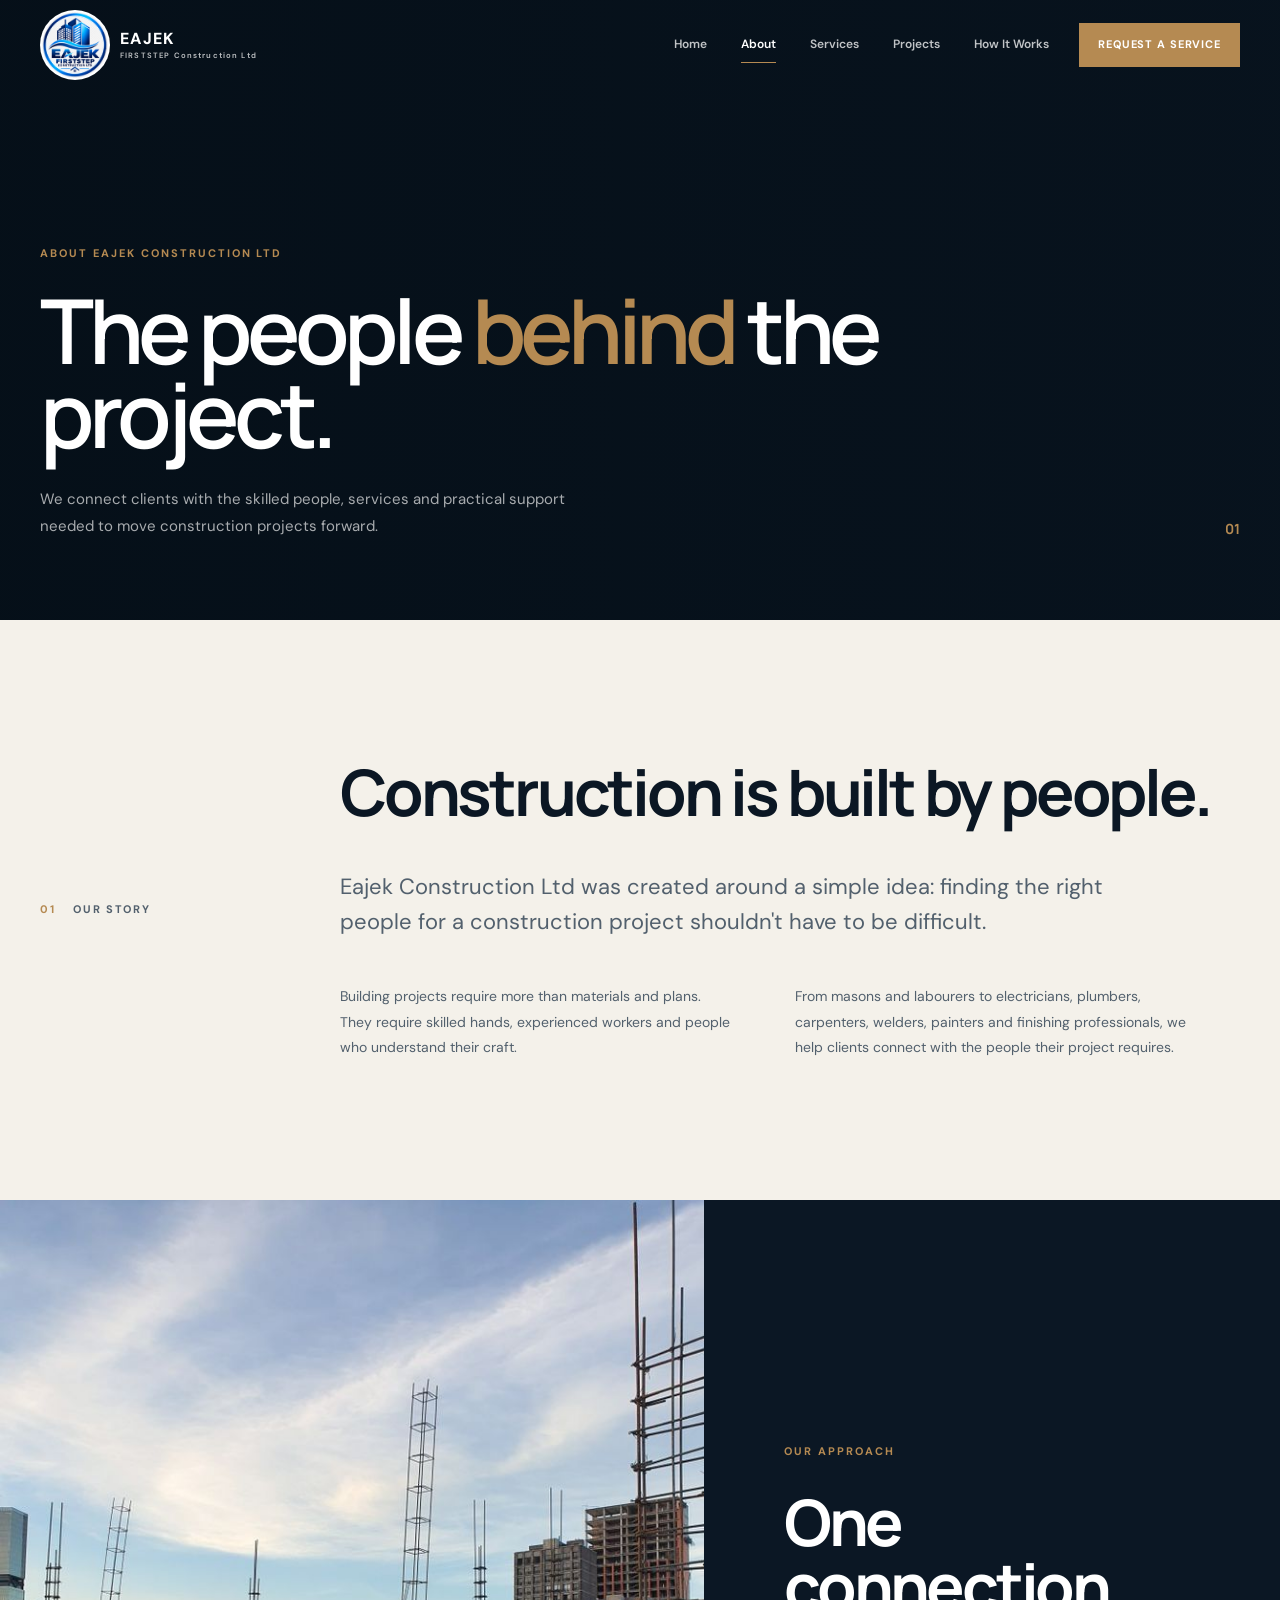
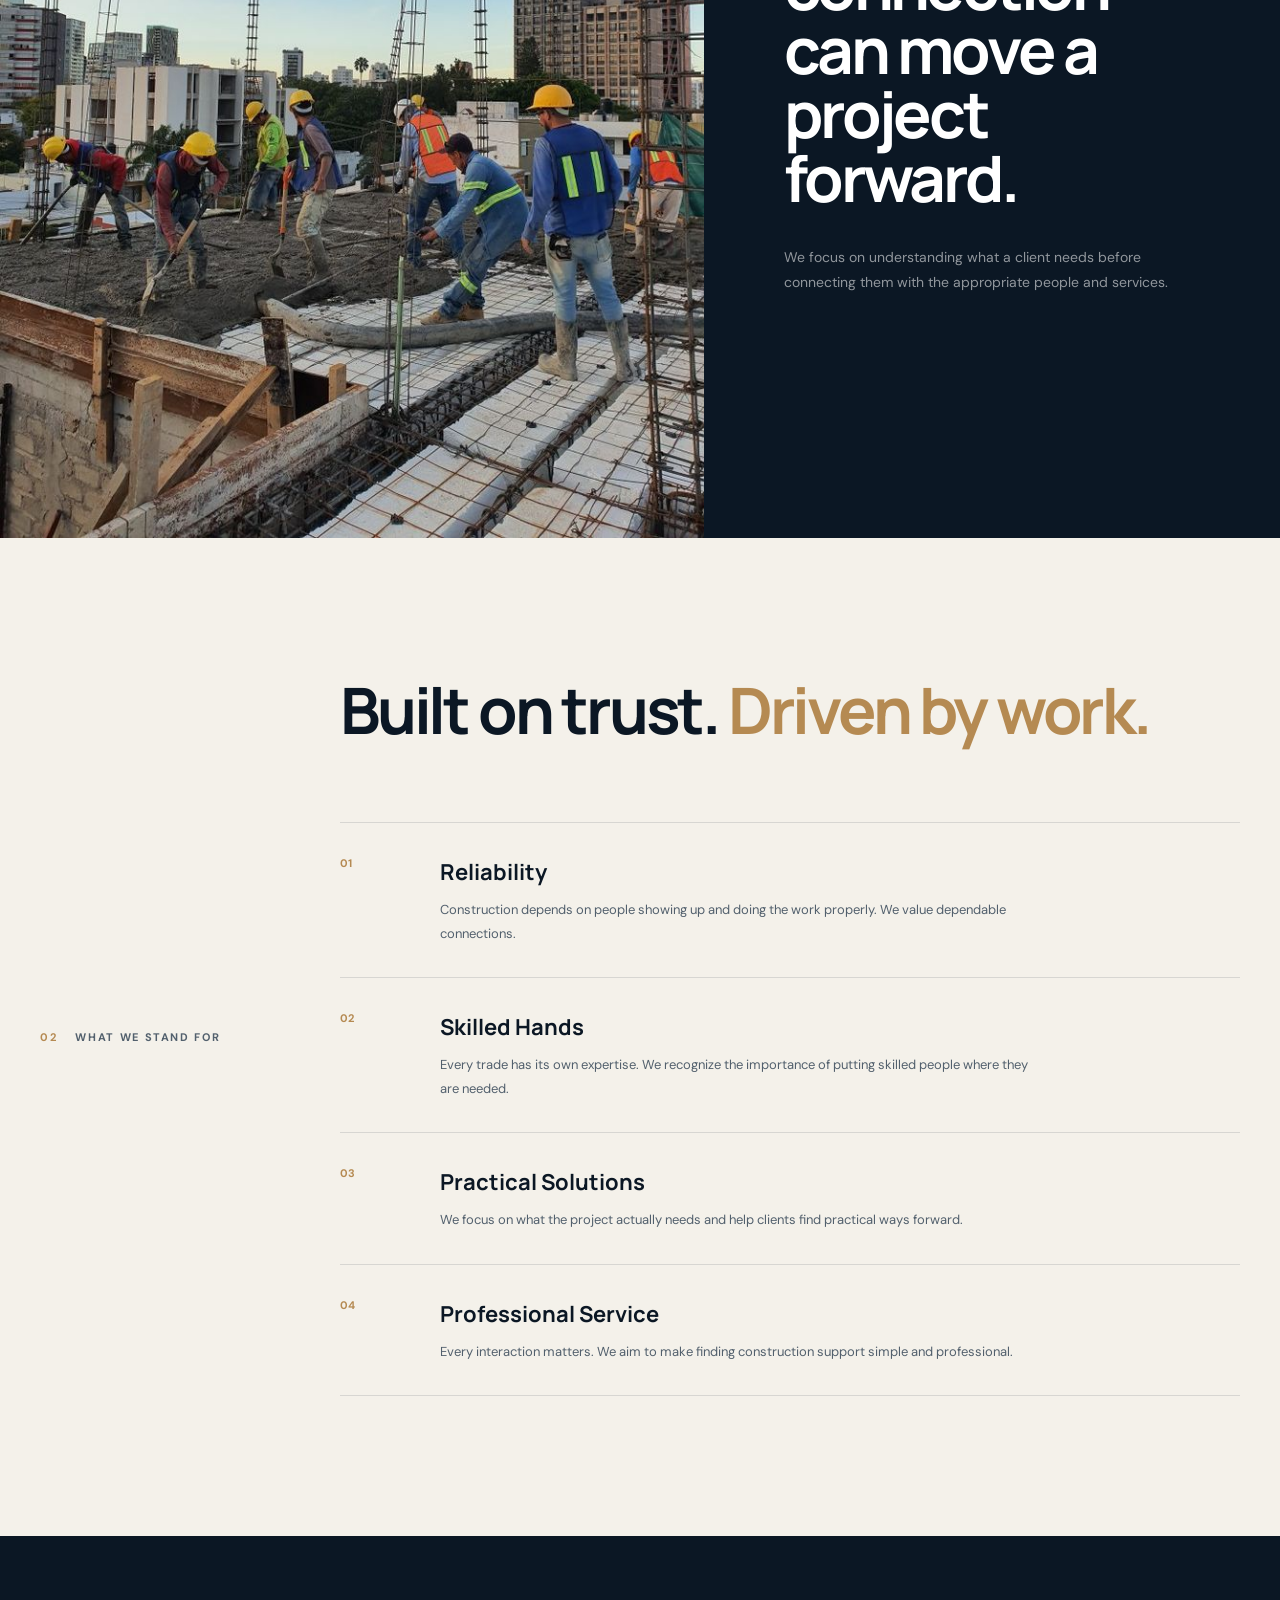
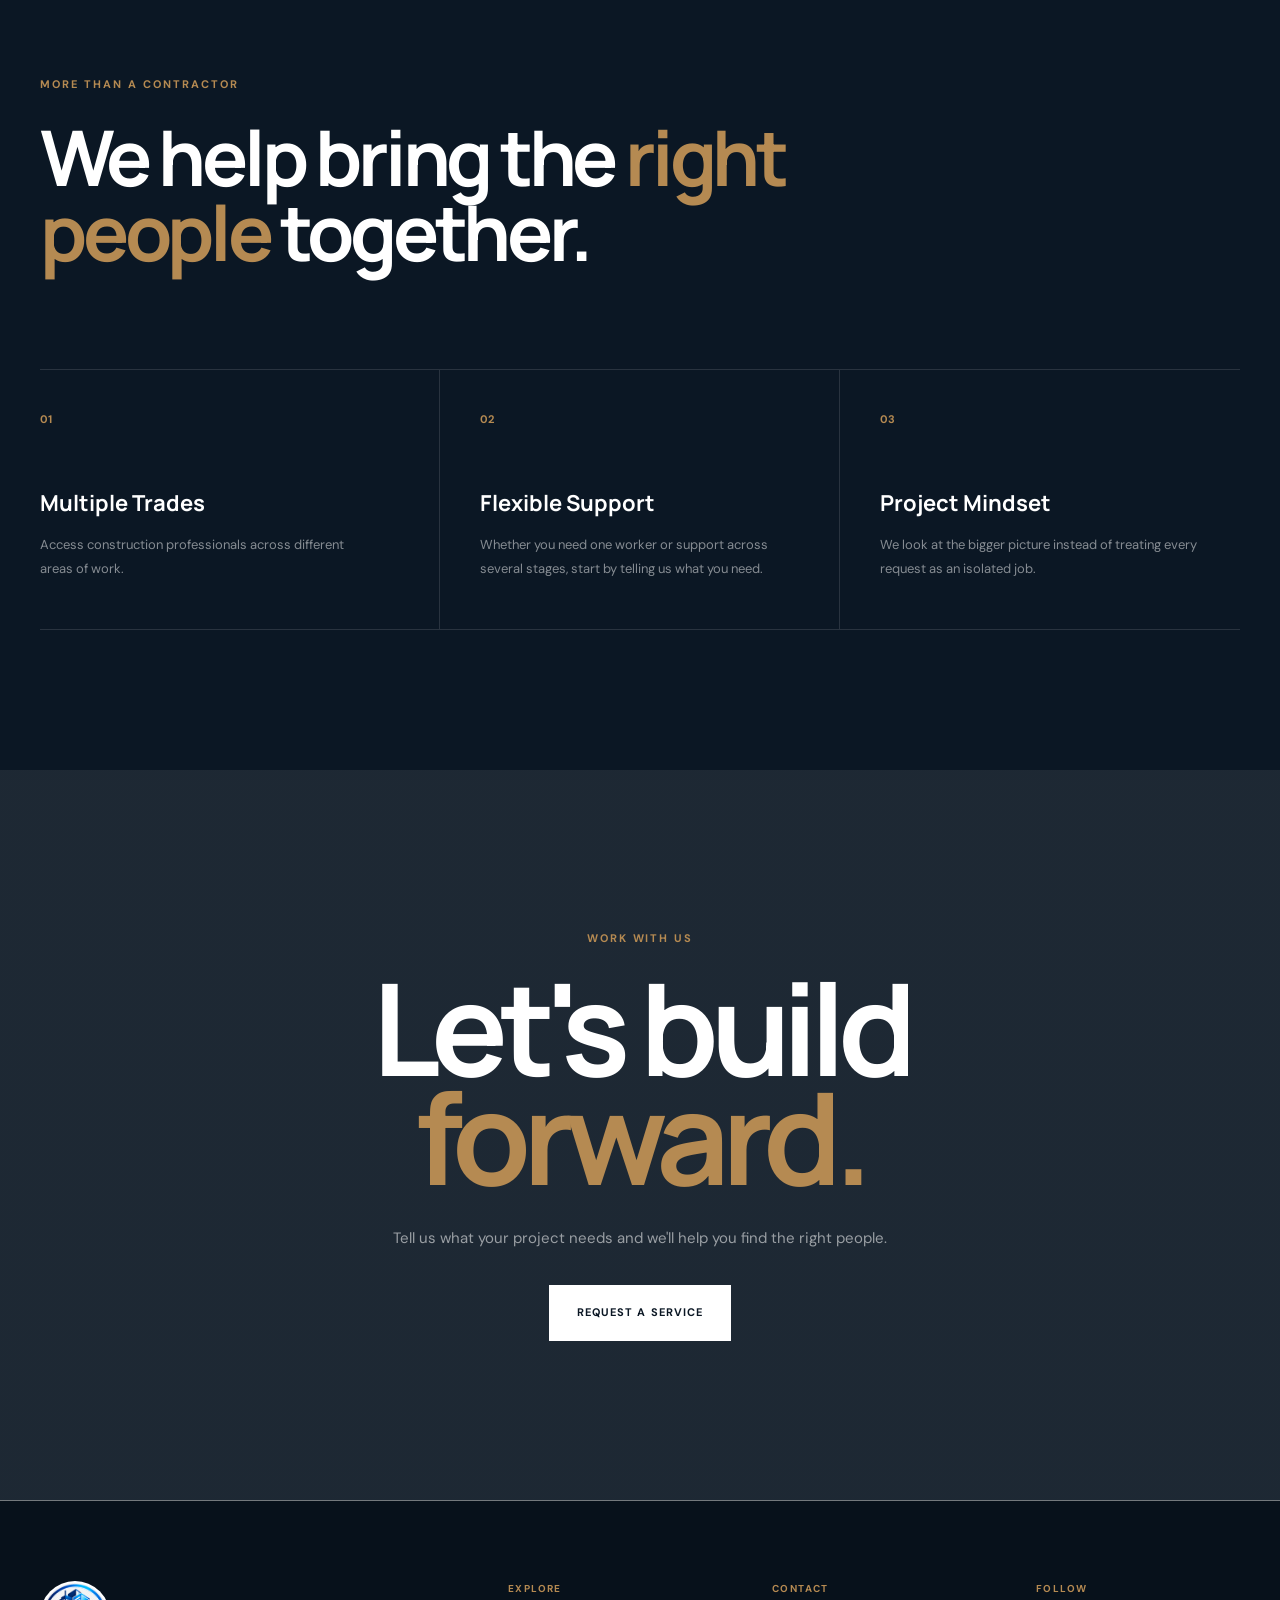
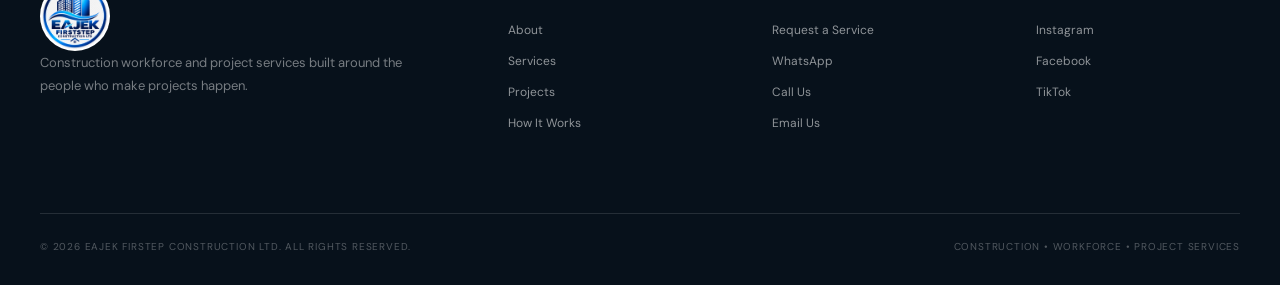
==== commit d4f8bea3: "COMMIT INITIAL COMMIT" ====
--- a/about.html
+++ b/about.html
@@ -12,10 +12,10 @@
 
     <meta
         name="description"
-        content="Learn about Mr Mensah, a construction workforce and project services company connecting clients with skilled professionals."
+        content="Learn about Eajek Construction Ltd, a construction workforce and project services company connecting clients with skilled professionals."
     >
 
-    <title>About | Mr Mensah</title>
+    <title>About | Eajek Firststep Construction Ltd</title>
 
     <link rel="preconnect" href="https://fonts.googleapis.com">
     <link rel="preconnect" href="https://fonts.gstatic.com" crossorigin>
@@ -41,17 +41,16 @@
 
         <div class="container header-container">
 
-            <a href="index.html" class="logo">
-
-                <span class="logo-main">
-                    MR
+           
+<a href="index.html" class="logo">
+    <img src="img/eajek construction logo.PNG" alt="eajek construction Logo">
+      <span class="brand-text">
+                    <strong>EAJEK</strong>
+                    <small>FIRSTSTEP Construction Ltd</small>
                 </span>
 
-                <span class="logo-name">
-                    MENSAH
-                </span>
-
-            </a>
+</a>
+
 
 
             <nav class="desktop-nav">
@@ -84,7 +83,6 @@
                 class="header-cta"
             >
                 Request a Service
-                <span>↗</span>
             </a>
 
 
@@ -134,7 +132,6 @@
                     class="mobile-nav-cta"
                 >
                     Request a Service
-                    <span>↗</span>
                 </a>
 
             </div>
@@ -163,7 +160,7 @@
                 <div class="inner-hero-content">
 
                     <p class="eyebrow">
-                        About Mr Mensah
+                        About Eajek Construction Ltd
                     </p>
 
 
@@ -226,7 +223,7 @@
 
                         <p class="large-copy">
 
-                            Mr Mensah was created around a simple
+                            Eajek Construction Ltd was created around a simple
                             idea: finding the right people for a
                             construction project shouldn't have to
                             be difficult.
@@ -573,7 +570,6 @@
                         class="btn btn-light"
                     >
                         Request A Service
-                        <span>↗</span>
                     </a>
 
                 </div>
@@ -598,20 +594,9 @@
 
                 <div class="footer-brand">
 
-                    <a
-                        href="index.html"
-                        class="logo footer-logo"
-                    >
-
-                        <span class="logo-main">
-                            MR
-                        </span>
-
-                        <span class="logo-name">
-                            MENSAH
-                        </span>
-
-                    </a>
+        <a href="index.html" class="logo">
+            <img src="img/eajek construction logo.PNG" alt="Eajek  Logo">
+        </a>
 
 
                     <p>
@@ -679,7 +664,7 @@
                         Follow
                     </h4>
 
-                    <a href="#">
+                    <a href="https://www.instagram.com/eajekpropertiesltd/">
                         Instagram
                     </a>
 
@@ -687,7 +672,7 @@
                         Facebook
                     </a>
 
-                    <a href="#">
+                    <a href="https://www.tiktok.com/@eajekpropertiesltd">
                         TikTok
                     </a>
 
@@ -699,7 +684,7 @@
             <div class="footer-bottom">
 
                 <p>
-                    © 2026 Mr Mensah. All Rights Reserved.
+                    © 2026 Eajek Firstep Construction Ltd. All Rights Reserved.
                 </p>
 
                 <p>
--- a/style.css
+++ b/style.css
@@ -261,6 +261,31 @@
     font-size: 15px;
     font-weight: 800;
     letter-spacing: 0.18em;
+}
+
+
+.brand-text {
+    display: flex;
+    flex-direction: column;
+    line-height: 1;
+}
+
+
+.brand-text strong {
+    font-size: 1rem;
+    font-weight: 800;
+    letter-spacing: 0.08em;
+}
+
+
+.brand-text small {
+    margin-top: 5px;
+
+    font-size: 0.48rem;
+    font-weight: 600;
+    letter-spacing: 0.15em;
+
+    opacity: 0.75;
 }
 
 
@@ -5308,4 +5333,625 @@
 
     }
 
-}+}
+
+
+
+
+/* =========================================================
+   PROJECT GALLERY / LIGHTBOX
+========================================================= */
+
+.project-gallery-modal {
+    position: fixed;
+    inset: 0;
+    z-index: 9999;
+
+    display: flex;
+    align-items: center;
+    justify-content: center;
+
+    padding: 30px;
+
+    opacity: 0;
+    visibility: hidden;
+
+    transition:
+        opacity 0.35s ease,
+        visibility 0.35s ease;
+}
+
+.project-gallery-modal.active {
+    opacity: 1;
+    visibility: visible;
+}
+
+
+/* =========================================================
+   BACKDROP
+========================================================= */
+
+.project-gallery-backdrop {
+    position: absolute;
+    inset: 0;
+
+    background: rgba(5, 12, 20, 0.94);
+
+    backdrop-filter: blur(8px);
+}
+
+
+/* =========================================================
+   GALLERY CONTAINER
+========================================================= */
+
+.project-gallery-container {
+    position: relative;
+    z-index: 2;
+
+    width: min(1100px, 100%);
+
+    max-height: 92vh;
+
+    display: flex;
+    flex-direction: column;
+
+    background: var(--navy-soft);
+
+    border: 1px solid rgba(255, 255, 255, 0.1);
+
+    box-shadow:
+        0 30px 80px rgba(0, 0, 0, 0.4);
+
+    transform: translateY(20px) scale(0.98);
+
+    transition:
+        transform 0.35s ease;
+}
+
+.project-gallery-modal.active
+.project-gallery-container {
+    transform: translateY(0) scale(1);
+}
+
+
+/* =========================================================
+   CLOSE BUTTON
+========================================================= */
+
+.project-gallery-close {
+    position: absolute;
+
+    top: 18px;
+    right: 18px;
+
+    z-index: 5;
+
+    width: 44px;
+    height: 44px;
+
+    border: 1px solid rgba(255, 255, 255, 0.2);
+
+    background: rgba(11, 23, 36, 0.75);
+
+    color: var(--white);
+
+    font-size: 28px;
+    font-weight: 300;
+
+    line-height: 1;
+
+    cursor: pointer;
+
+    display: flex;
+    align-items: center;
+    justify-content: center;
+
+    transition:
+        background 0.3s ease,
+        border-color 0.3s ease,
+        color 0.3s ease;
+}
+
+.project-gallery-close:hover {
+    background: var(--bronze);
+    border-color: var(--bronze);
+    color: var(--white);
+}
+
+
+/* =========================================================
+   MAIN IMAGE AREA
+========================================================= */
+
+.project-gallery-image-wrap {
+    position: relative;
+
+    width: 100%;
+
+    height: min(62vh, 650px);
+
+    display: flex;
+    align-items: center;
+    justify-content: center;
+
+    background: #07111c;
+
+    overflow: hidden;
+}
+
+
+/* =========================================================
+   MAIN IMAGE
+========================================================= */
+
+.project-gallery-image-wrap > img {
+    width: 100%;
+    height: 100%;
+
+    object-fit: contain;
+
+    display: block;
+}
+
+
+/* =========================================================
+   ARROWS
+========================================================= */
+
+.project-gallery-arrow {
+    position: absolute;
+
+    top: 50%;
+
+    z-index: 4;
+
+    transform: translateY(-50%);
+
+    width: 52px;
+    height: 52px;
+
+    border: 1px solid rgba(255, 255, 255, 0.2);
+
+    background: rgba(11, 23, 36, 0.8);
+
+    color: var(--white);
+
+    font-size: 34px;
+    font-weight: 300;
+
+    cursor: pointer;
+
+    display: flex;
+    align-items: center;
+    justify-content: center;
+
+    transition:
+        background 0.3s ease,
+        border-color 0.3s ease,
+        transform 0.3s ease;
+}
+
+.project-gallery-arrow:hover {
+    background: var(--bronze);
+    border-color: var(--bronze);
+
+    transform:
+        translateY(-50%)
+        scale(1.05);
+}
+
+
+.project-gallery-prev {
+    left: 20px;
+}
+
+
+.project-gallery-next {
+    right: 20px;
+}
+
+
+/* =========================================================
+   PROJECT INFO
+========================================================= */
+
+.project-gallery-info {
+    padding: 25px 30px 20px;
+
+    display: flex;
+    align-items: flex-end;
+    justify-content: space-between;
+
+    gap: 25px;
+
+    color: var(--white);
+}
+
+
+.project-gallery-number {
+    display: block;
+
+    margin-bottom: 6px;
+
+    color: var(--bronze);
+
+    font-size: 12px;
+    font-weight: 700;
+
+    letter-spacing: 0.12em;
+}
+
+
+.project-gallery-info h3 {
+    margin: 0;
+
+    font-family: "Manrope", sans-serif;
+
+    font-size: 25px;
+    font-weight: 700;
+
+    color: var(--white);
+}
+
+
+.project-gallery-meta {
+    display: flex;
+    align-items: center;
+
+    gap: 8px;
+
+    color: var(--slate-light);
+
+    font-size: 13px;
+}
+
+
+/* =========================================================
+   THUMBNAILS
+========================================================= */
+
+.project-gallery-thumbnails {
+    display: flex;
+
+    gap: 10px;
+
+    padding: 0 30px 25px;
+
+    overflow-x: auto;
+
+    scrollbar-width: thin;
+}
+
+
+.project-gallery-thumbnail {
+    flex: 0 0 82px;
+
+    width: 82px;
+    height: 62px;
+
+    padding: 0;
+
+    border: 1px solid rgba(255, 255, 255, 0.15);
+
+    background: transparent;
+
+    cursor: pointer;
+
+    overflow: hidden;
+
+    opacity: 0.55;
+
+    transition:
+        opacity 0.3s ease,
+        border-color 0.3s ease,
+        transform 0.3s ease;
+}
+
+
+.project-gallery-thumbnail:hover {
+    opacity: 0.85;
+
+    transform: translateY(-2px);
+}
+
+
+.project-gallery-thumbnail.active {
+    opacity: 1;
+
+    border-color: var(--bronze);
+}
+
+
+.project-gallery-thumbnail img {
+    width: 100%;
+    height: 100%;
+
+    object-fit: cover;
+
+    display: block;
+}
+
+
+/* =========================================================
+   PREVENT BACKGROUND SCROLL
+========================================================= */
+
+body.gallery-open {
+    overflow: hidden;
+}
+
+
+/* =========================================================
+   PROJECT CARD INTERACTION
+========================================================= */
+
+.project-card {
+    cursor: pointer;
+}
+
+
+.project-card:focus {
+    outline: 2px solid var(--bronze);
+    outline-offset: 4px;
+}
+
+
+/* =========================================================
+   GALLERY DESCRIPTION
+========================================================= */
+
+.projects-gallery-description {
+    max-width: 650px;
+
+    margin-top: 20px;
+
+    color: var(--slate);
+
+    font-size: 15px;
+
+    line-height: 1.8;
+}
+
+
+/* =========================================================
+   FILTER GROUPS
+========================================================= */
+
+.project-filter-group {
+    margin-top: 40px;
+}
+
+
+.project-filter-heading {
+    display: flex;
+    align-items: center;
+
+    gap: 12px;
+
+    margin-bottom: 15px;
+}
+
+
+.project-filter-heading span {
+    color: var(--bronze);
+
+    font-size: 11px;
+    font-weight: 700;
+
+    letter-spacing: 0.12em;
+}
+
+
+.project-filter-heading strong {
+    color: var(--navy);
+
+    font-size: 13px;
+    font-weight: 700;
+
+    text-transform: uppercase;
+
+    letter-spacing: 0.08em;
+}
+
+
+.project-filter-group .project-filters {
+    margin-top: 0;
+    margin-bottom: 0;
+}
+
+
+/* =========================================================
+   PROJECT CAPABILITY
+========================================================= */
+
+.projects-capability {
+    display: flex;
+    align-items: flex-start;
+
+    gap: 18px;
+
+    max-width: 760px;
+
+    margin-top: 50px;
+    margin-bottom: 50px;
+}
+
+
+.projects-capability-line {
+    flex: 0 0 3px;
+
+    width: 3px;
+    min-height: 55px;
+
+    background: var(--bronze);
+}
+
+
+.projects-capability p {
+    margin: 0;
+
+    color: var(--slate);
+
+    font-size: 14px;
+
+    line-height: 1.8;
+}
+
+
+.projects-capability strong {
+    color: var(--navy);
+}
+
+
+/* =========================================================
+   MOBILE
+========================================================= */
+
+@media (max-width: 768px) {
+
+    .project-gallery-modal {
+        padding: 15px;
+    }
+
+
+    .project-gallery-container {
+        max-height: 94vh;
+    }
+
+
+    .project-gallery-image-wrap {
+        height: 52vh;
+    }
+
+
+    .project-gallery-close {
+        top: 12px;
+        right: 12px;
+
+        width: 40px;
+        height: 40px;
+
+        font-size: 24px;
+    }
+
+
+    .project-gallery-arrow {
+        width: 42px;
+        height: 42px;
+
+        font-size: 28px;
+    }
+
+
+    .project-gallery-prev {
+        left: 10px;
+    }
+
+
+    .project-gallery-next {
+        right: 10px;
+    }
+
+
+    .project-gallery-info {
+        padding: 20px;
+
+        display: block;
+    }
+
+
+    .project-gallery-info h3 {
+        font-size: 20px;
+    }
+
+
+    .project-gallery-meta {
+        margin-top: 8px;
+    }
+
+
+    .project-gallery-thumbnails {
+        padding: 0 20px 20px;
+    }
+
+
+    .project-gallery-thumbnail {
+        flex-basis: 70px;
+
+        width: 70px;
+        height: 54px;
+    }
+
+
+    .projects-capability {
+        margin-top: 35px;
+        margin-bottom: 35px;
+    }
+
+}
+
+
+/* =========================================================
+   SMALL MOBILE
+========================================================= */
+
+@media (max-width: 480px) {
+
+    .project-gallery-modal {
+        padding: 8px;
+    }
+
+
+    .project-gallery-image-wrap {
+        height: 45vh;
+    }
+
+
+    .project-gallery-info {
+        padding: 16px;
+    }
+
+
+    .project-gallery-info h3 {
+        font-size: 18px;
+    }
+
+
+    .project-gallery-arrow {
+        width: 38px;
+        height: 38px;
+
+        font-size: 25px;
+    }
+
+
+    .project-gallery-thumbnails {
+        padding: 0 16px 16px;
+    }
+
+
+    .project-gallery-thumbnail {
+        flex-basis: 62px;
+
+        width: 62px;
+        height: 48px;
+    }
+
+}
+
+a.logo img {
+  height: 70px;
+  width: 70px;
+  border-radius: 50%;
+  background: #ffffff;
+  padding: 2px;
+  object-fit: contain;
+}
+
+
+
+
+
+
+.text-link{color: black;}
